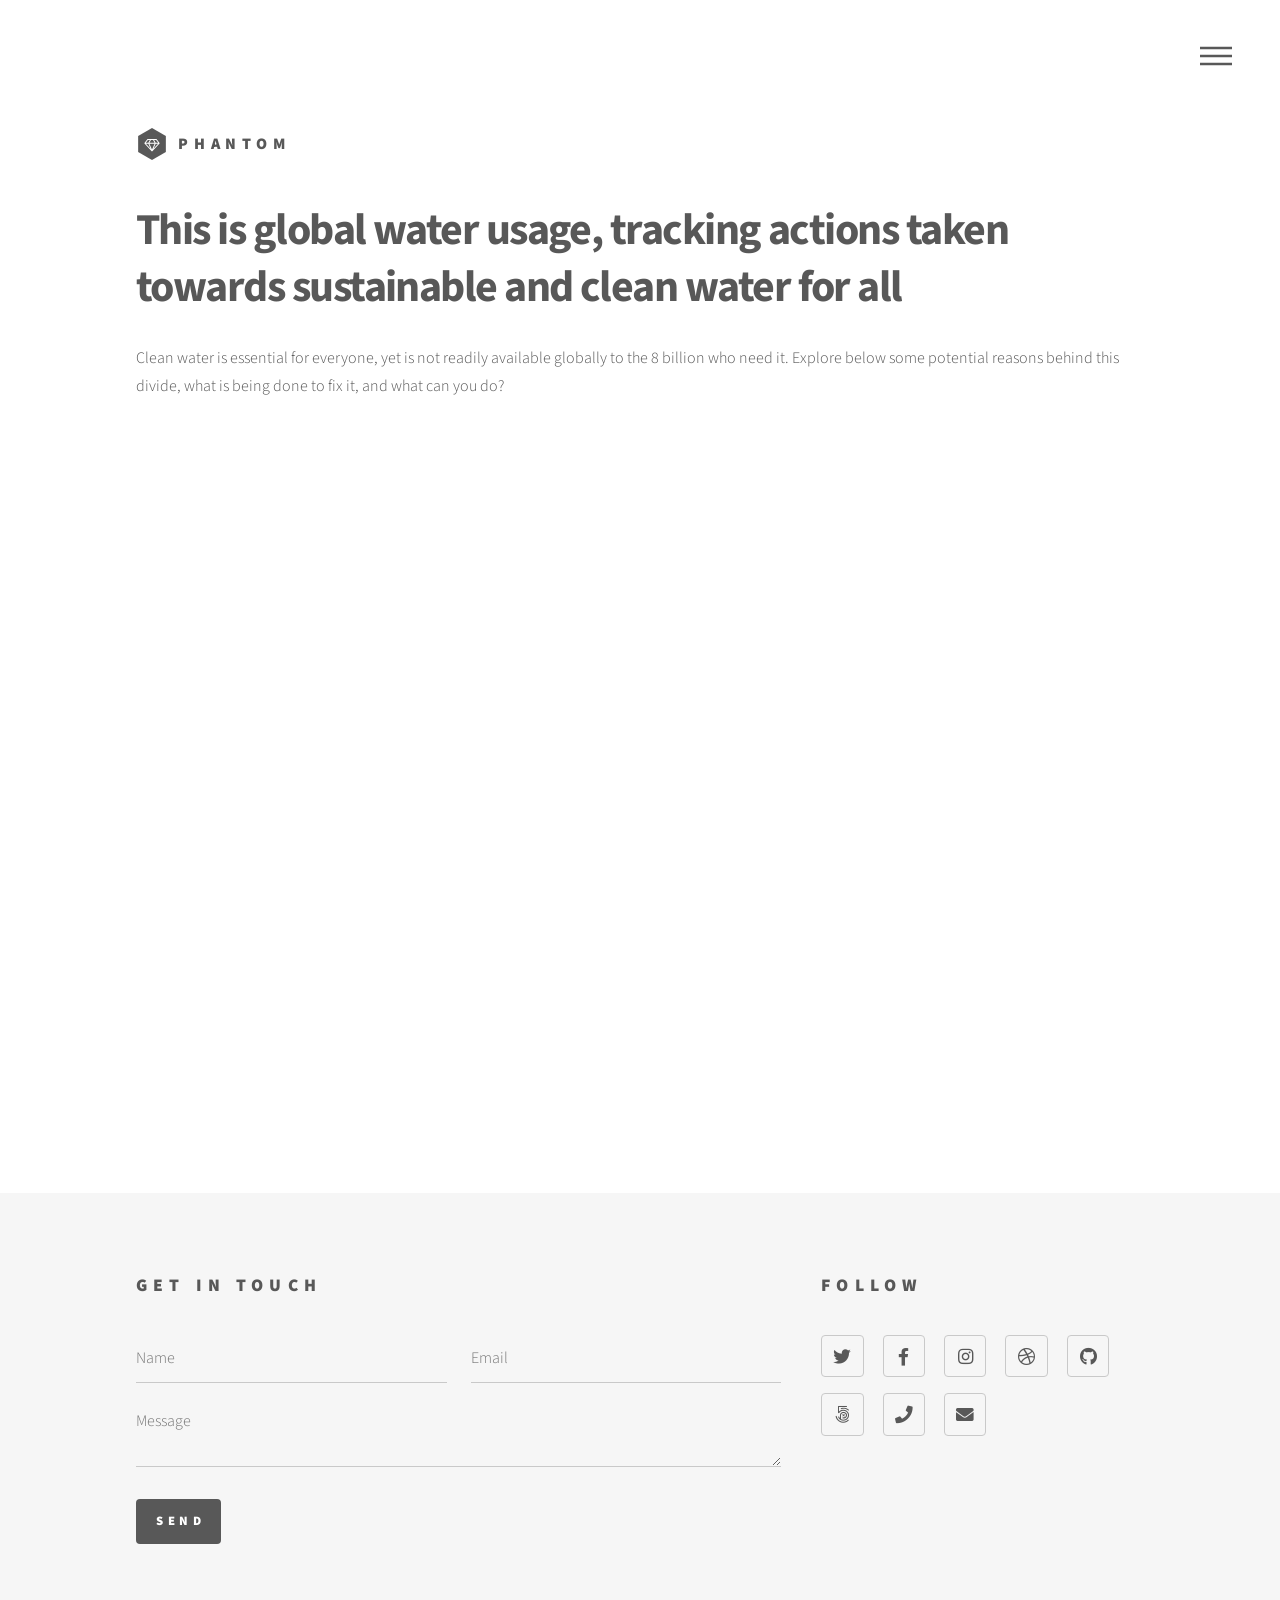
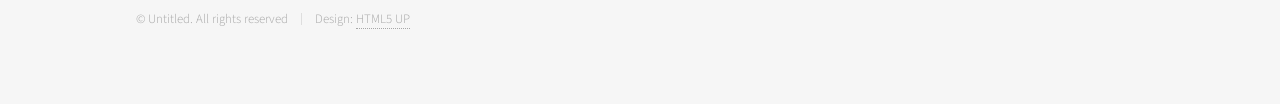
==== index.html @ 19d79da4 "Add files via upload" ====
<!DOCTYPE HTML>
<!--
	Phantom by HTML5 UP
	html5up.net | @ajlkn
	Free for personal and commercial use under the CCA 3.0 license (html5up.net/license)
-->
<html>
	<head>
		<title>Global water usage</title>
		<meta charset="utf-8" />
		<meta name="viewport" content="width=device-width, initial-scale=1, user-scalable=no" />
		<link rel="stylesheet" href="assets/css/main.css" />
		<noscript><link rel="stylesheet" href="assets/css/noscript.css" /></noscript>
	</head>
	<body class="is-preload">
		<!-- Wrapper -->
			<div id="wrapper">

				<!-- Header -->
					<header id="header">
						<div class="inner">

							<!-- Logo -->
								<a href="index.html" class="logo">
									<span class="symbol"><img src="images/logo.svg" alt="" /></span><span class="title">Phantom</span>
								</a>

							<!-- Nav -->
								<nav>
									<ul>
										<li><a href="#menu">Menu</a></li>
									</ul>
								</nav>

						</div>
					</header>

				<!-- Menu -->
					<nav id="menu">
						<h2>Menu</h2>
						<ul>
							<li><a href="index.html">Home</a></li>
							<li><a href="Corporations.html">Corporate actions</a></li>
							<li><a href="Governments.html">Governmental actions</a></li>
							<li><a href="Individuals.html">What can you do?</a></li>
							<li><a href="Sources.html">hakuna matata</a></li>
						</ul>
					</nav>

				<!-- Main -->
					<div id="main">
						<div class="inner">
							<header>
								<h1>This is global water usage, tracking actions taken towards sustainable and clean water for all<br /> </h1>
								
								<p>Clean water is essential for everyone, yet is not readily available globally to the 8 billion who need it. Explore below some potential reasons behind this divide, what is being done to fix it, and what can you do?</p>
							</header>
							<section class="tiles">
								<article class="style1">
									<span class="image">
										<img src="images/pexels-sevenstormphotography-443383.jpg" alt="" />
									</span>
									<a href="Corporations.html">
										<h2>Corporations</h2>
										<div class="content">
											<p>What are some of the largest corporate entities doing about this?</p>
										</div>
									</a>
								</article>
								<article class="style2">
									<span class="image">
										<img src="images/pexels-priya-karkare-1998390-3643592.jpg" alt="" />
									</span>
									<a href="Governments.html">
										<h2>Governments</h2>
										<div class="content">
											<p>What actions are governments undertaking to correct this?.</p>
										</div>
									</a>
								</article>
								<article class="style3">
									<span class="image">
										<img src="images/pexels-pixabay-461049.jpg" alt="" />
									</span>
									<a href="Individuals.html">
										<h2>What can you do?</h2>
										<div class="content">
											<p>In the face of a global water crisis, what can you do to help?</p>
										</div>
									</a>
								</article>
								<article class="style4">
									<span class="image">
										<img src="images/pexels-rdne-6646967.jpg" alt="" />
									</span>
									<a href="Ngos.html">
										<h2>NGOs</h2>
										<div class="content">
											<p>What are NGOs such as charities and non-profits doing to help?</p>
										</div>
									</a>
								</article>
								<article class="style5">
									<span class="image">
										<img src="images/pic05.jpg" alt="" />
									</span>
									<a href="Sources.html">
										<h2>Sources</h2>
										<div class="content">
											<p>Where did the data for this website come from?</p>
										</div>
									
									
									</a>
								</article>
							</section>
						</div>
					</div>

				<!-- Footer -->
					<footer id="footer">
						<div class="inner">
							<section>
								<h2>Get in touch</h2>
								<form method="post" action="#">
									<div class="fields">
										<div class="field half">
											<input type="text" name="name" id="name" placeholder="Name" />
										</div>
										<div class="field half">
											<input type="email" name="email" id="email" placeholder="Email" />
										</div>
										<div class="field">
											<textarea name="message" id="message" placeholder="Message"></textarea>
										</div>
									</div>
									<ul class="actions">
										<li><input type="submit" value="Send" class="primary" /></li>
									</ul>
								</form>
							</section>
							<section>
								<h2>Follow</h2>
								<ul class="icons">
									<li><a href="#" class="icon brands style2 fa-twitter"><span class="label">Twitter</span></a></li>
									<li><a href="#" class="icon brands style2 fa-facebook-f"><span class="label">Facebook</span></a></li>
									<li><a href="#" class="icon brands style2 fa-instagram"><span class="label">Instagram</span></a></li>
									<li><a href="#" class="icon brands style2 fa-dribbble"><span class="label">Dribbble</span></a></li>
									<li><a href="#" class="icon brands style2 fa-github"><span class="label">GitHub</span></a></li>
									<li><a href="#" class="icon brands style2 fa-500px"><span class="label">500px</span></a></li>
									<li><a href="#" class="icon solid style2 fa-phone"><span class="label">Phone</span></a></li>
									<li><a href="#" class="icon solid style2 fa-envelope"><span class="label">Email</span></a></li>
								</ul>
							</section>
							<ul class="copyright">
								<li>&copy; Untitled. All rights reserved</li><li>Design: <a href="http://html5up.net">HTML5 UP</a></li>
							</ul>
						</div>
					</footer>

			</div>

		<!-- Scripts -->
			<script src="assets/js/jquery.min.js"></script>
			<script src="assets/js/browser.min.js"></script>
			<script src="assets/js/breakpoints.min.js"></script>
			<script src="assets/js/util.js"></script>
			<script src="assets/js/main.js"></script>

	</body>

</html>
---- assets/css/main.css ----
@import url(fontawesome-all.min.css);
@import url("https://fonts.googleapis.com/css?family=Source+Sans+Pro:300,700,900");

/*
	Phantom by HTML5 UP
	html5up.net | @ajlkn
	Free for personal and commercial use under the CCA 3.0 license (html5up.net/license)
*/

html, body, div, span, applet, object,
iframe, h1, h2, h3, h4, h5, h6, p, blockquote,
pre, a, abbr, acronym, address, big, cite,
code, del, dfn, em, img, ins, kbd, q, s, samp,
small, strike, strong, sub, sup, tt, var, b,
u, i, center, dl, dt, dd, ol, ul, li, fieldset,
form, label, legend, table, caption, tbody,
tfoot, thead, tr, th, td, article, aside,
canvas, details, embed, figure, figcaption,
footer, header, hgroup, menu, nav, output, ruby,
section, summary, time, mark, audio, video {
	margin: 0;
	padding: 0;
	border: 0;
	font-size: 100%;
	font: inherit;
	vertical-align: baseline;}

article, aside, details, figcaption, figure,
footer, header, hgroup, menu, nav, section {
	display: block;}

body {
	line-height: 1;
}

ol, ul {
	list-style: none;
}

blockquote, q {
	quotes: none;
}

	blockquote:before, blockquote:after, q:before, q:after {
		content: '';
		content: none;
	}

table {
	border-collapse: collapse;
	border-spacing: 0;
}

body {
	-webkit-text-size-adjust: none;
}

mark {
	background-color: transparent;
	color: inherit;
}

input::-moz-focus-inner {
	border: 0;
	padding: 0;
}

input, select, textarea {
	-moz-appearance: none;
	-webkit-appearance: none;
	-ms-appearance: none;
	appearance: none;
}

/* Basic */

	@-ms-viewport {
		width: device-width;
	}

	body {
		-ms-overflow-style: scrollbar;
	}

	@media screen and (max-width: 480px) {

		html, body {
			min-width: 320px;
		}

	}

	html {
		box-sizing: border-box;
	}

	*, *:before, *:after {
		box-sizing: inherit;
	}

	body {
		background: #ffffff;
	}

		body.is-preload *, body.is-preload *:before, body.is-preload *:after {
			-moz-animation: none !important;
			-webkit-animation: none !important;
			-ms-animation: none !important;
			animation: none !important;
			-moz-transition: none !important;
			-webkit-transition: none !important;
			-ms-transition: none !important;
			transition: none !important;
		}

/* Type */

	body, input, select, textarea {
		color: #585858;
		font-family: "Source Sans Pro", Helvetica, sans-serif;
		font-size: 16pt;
		font-weight: 300;
		line-height: 1.75;
	}

		@media screen and (max-width: 1680px) {

			body, input, select, textarea {
				font-size: 14pt;
			}

		}

		@media screen and (max-width: 1280px) {

			body, input, select, textarea {
				font-size: 12pt;
			}

		}

	a {
		-moz-transition: border-bottom-color 0.2s ease, color 0.2s ease;
		-webkit-transition: border-bottom-color 0.2s ease, color 0.2s ease;
		-ms-transition: border-bottom-color 0.2s ease, color 0.2s ease;
		transition: border-bottom-color 0.2s ease, color 0.2s ease;
		text-decoration: none;
		color: #585858;
		border-bottom: dotted 1px rgba(88, 88, 88, 0.5);
	}

		a:hover {
			border-bottom-color: transparent;
			color: #f2849e !important;
		}

	strong, b {
		font-weight: 900;
	}

	em, i {
		font-style: italic;
	}

	p {
		margin: 0 0 2em 0;
	}

	h1 {
		font-size: 2.75em;
		font-weight: 700;
		line-height: 1.3;
		margin: 0 0 1em 0;
		letter-spacing: -0.035em;
	}

		h1 a {
			color: inherit;
		}

		@media screen and (max-width: 736px) {

			h1 {
				font-size: 2em;
				margin: 0 0 1em 0;
			}

		}

		@media screen and (max-width: 360px) {

			h1 {
				font-size: 1.75em;
			}

		}

	h2, h3, h4, h5, h6 {
		font-weight: 900;
		line-height: 1.5;
		margin: 0 0 2em 0;
		text-transform: uppercase;
		letter-spacing: 0.35em;
	}

		h2 a, h3 a, h4 a, h5 a, h6 a {
			color: inherit;
		}

	h2 {
		font-size: 1.1em;
	}

	h3 {
		font-size: 1em;
	}

	h4 {
		font-size: 0.8em;
	}

	h5 {
		font-size: 0.8em;
	}

	h6 {
		font-size: 0.8em;
	}

	@media screen and (max-width: 980px) {

		h1 br, h2 br, h3 br, h4 br, h5 br, h6 br {
			display: none;
		}

	}

	@media screen and (max-width: 736px) {

		h2 {
			font-size: 1em;
		}

		h3 {
			font-size: 0.8em;
		}

	}

	sub {
		font-size: 0.8em;
		position: relative;
		top: 0.5em;
	}

	sup {
		font-size: 0.8em;
		position: relative;
		top: -0.5em;
	}

	blockquote {
		border-left: solid 4px #c9c9c9;
		font-style: italic;
		margin: 0 0 2em 0;
		padding: 0.5em 0 0.5em 2em;
	}

	code {
		background: rgba(144, 144, 144, 0.075);
		border-radius: 4px;
		border: solid 1px #c9c9c9;
		font-family: "Courier New", monospace;
		font-size: 0.9em;
		margin: 0 0.25em;
		padding: 0.25em 0.65em;
	}

	pre {
		-webkit-overflow-scrolling: touch;
		font-family: "Courier New", monospace;
		font-size: 0.9em;
		margin: 0 0 2em 0;
	}

		pre code {
			display: block;
			line-height: 1.75;
			padding: 1em 1.5em;
			overflow-x: auto;
		}

	hr {
		border: 0;
		border-bottom: solid 1px #c9c9c9;
		margin: 2em 0;
	}

		hr.major {
			margin: 3em 0;
		}

	.align-left {
		text-align: left;
	}

	.align-center {
		text-align: center;
	}

	.align-right {
		text-align: right;
	}

/* Row */

	.row {
		display: flex;
		flex-wrap: wrap;
		box-sizing: border-box;
		align-items: stretch;
	}

		.row > * {
			box-sizing: border-box;
		}

		.row.gtr-uniform > * > :last-child {
			margin-bottom: 0;
		}

		.row.aln-left {
			justify-content: flex-start;
		}

		.row.aln-center {
			justify-content: center;
		}

		.row.aln-right {
			justify-content: flex-end;
		}

		.row.aln-top {
			align-items: flex-start;
		}

		.row.aln-middle {
			align-items: center;
		}

		.row.aln-bottom {
			align-items: flex-end;
		}

		.row > .imp {
			order: -1;
		}

		.row > .col-1 {
			width: 8.33333%;
		}

		.row > .off-1 {
			margin-left: 8.33333%;
		}

		.row > .col-2 {
			width: 16.66667%;
		}

		.row > .off-2 {
			margin-left: 16.66667%;
		}

		.row > .col-3 {
			width: 25%;
		}

		.row > .off-3 {
			margin-left: 25%;
		}

		.row > .col-4 {
			width: 33.33333%;
		}

		.row > .off-4 {
			margin-left: 33.33333%;
		}

		.row > .col-5 {
			width: 41.66667%;
		}

		.row > .off-5 {
			margin-left: 41.66667%;
		}

		.row > .col-6 {
			width: 50%;
		}

		.row > .off-6 {
			margin-left: 50%;
		}

		.row > .col-7 {
			width: 58.33333%;
		}

		.row > .off-7 {
			margin-left: 58.33333%;
		}

		.row > .col-8 {
			width: 66.66667%;
		}

		.row > .off-8 {
			margin-left: 66.66667%;
		}

		.row > .col-9 {
			width: 75%;
		}

		.row > .off-9 {
			margin-left: 75%;
		}

		.row > .col-10 {
			width: 83.33333%;
		}

		.row > .off-10 {
			margin-left: 83.33333%;
		}

		.row > .col-11 {
			width: 91.66667%;
		}

		.row > .off-11 {
			margin-left: 91.66667%;
		}

		.row > .col-12 {
			width: 100%;
		}

		.row > .off-12 {
			margin-left: 100%;
		}

		.row.gtr-0 {
			margin-top: 0;
			margin-left: 0em;
		}

			.row.gtr-0 > * {
				padding: 0 0 0 0em;
			}

			.row.gtr-0.gtr-uniform {
				margin-top: 0em;
			}

				.row.gtr-0.gtr-uniform > * {
					padding-top: 0em;
				}

		.row.gtr-25 {
			margin-top: 0;
			margin-left: -0.5em;
		}

			.row.gtr-25 > * {
				padding: 0 0 0 0.5em;
			}

			.row.gtr-25.gtr-uniform {
				margin-top: -0.5em;
			}

				.row.gtr-25.gtr-uniform > * {
					padding-top: 0.5em;
				}

		.row.gtr-50 {
			margin-top: 0;
			margin-left: -1em;
		}

			.row.gtr-50 > * {
				padding: 0 0 0 1em;
			}

			.row.gtr-50.gtr-uniform {
				margin-top: -1em;
			}

				.row.gtr-50.gtr-uniform > * {
					padding-top: 1em;
				}

		.row {
			margin-top: 0;
			margin-left: -2em;
		}

			.row > * {
				padding: 0 0 0 2em;
			}

			.row.gtr-uniform {
				margin-top: -2em;
			}

				.row.gtr-uniform > * {
					padding-top: 2em;
				}

		.row.gtr-150 {
			margin-top: 0;
			margin-left: -3em;
		}

			.row.gtr-150 > * {
				padding: 0 0 0 3em;
			}

			.row.gtr-150.gtr-uniform {
				margin-top: -3em;
			}

				.row.gtr-150.gtr-uniform > * {
					padding-top: 3em;
				}

		.row.gtr-200 {
			margin-top: 0;
			margin-left: -4em;
		}

			.row.gtr-200 > * {
				padding: 0 0 0 4em;
			}

			.row.gtr-200.gtr-uniform {
				margin-top: -4em;
			}

				.row.gtr-200.gtr-uniform > * {
					padding-top: 4em;
				}

		@media screen and (max-width: 1680px) {

			.row {
				display: flex;
				flex-wrap: wrap;
				box-sizing: border-box;
				align-items: stretch;
			}

				.row > * {
					box-sizing: border-box;
				}

				.row.gtr-uniform > * > :last-child {
					margin-bottom: 0;
				}

				.row.aln-left {
					justify-content: flex-start;
				}

				.row.aln-center {
					justify-content: center;
				}

				.row.aln-right {
					justify-content: flex-end;
				}

				.row.aln-top {
					align-items: flex-start;
				}

				.row.aln-middle {
					align-items: center;
				}

				.row.aln-bottom {
					align-items: flex-end;
				}

				.row > .imp-xlarge {
					order: -1;
				}

				.row > .col-1-xlarge {
					width: 8.33333%;
				}

				.row > .off-1-xlarge {
					margin-left: 8.33333%;
				}

				.row > .col-2-xlarge {
					width: 16.66667%;
				}

				.row > .off-2-xlarge {
					margin-left: 16.66667%;
				}

				.row > .col-3-xlarge {
					width: 25%;
				}

				.row > .off-3-xlarge {
					margin-left: 25%;
				}

				.row > .col-4-xlarge {
					width: 33.33333%;
				}

				.row > .off-4-xlarge {
					margin-left: 33.33333%;
				}

				.row > .col-5-xlarge {
					width: 41.66667%;
				}

				.row > .off-5-xlarge {
					margin-left: 41.66667%;
				}

				.row > .col-6-xlarge {
					width: 50%;
				}

				.row > .off-6-xlarge {
					margin-left: 50%;
				}

				.row > .col-7-xlarge {
					width: 58.33333%;
				}

				.row > .off-7-xlarge {
					margin-left: 58.33333%;
				}

				.row > .col-8-xlarge {
					width: 66.66667%;
				}

				.row > .off-8-xlarge {
					margin-left: 66.66667%;
				}

				.row > .col-9-xlarge {
					width: 75%;
				}

				.row > .off-9-xlarge {
					margin-left: 75%;
				}

				.row > .col-10-xlarge {
					width: 83.33333%;
				}

				.row > .off-10-xlarge {
					margin-left: 83.33333%;
				}

				.row > .col-11-xlarge {
					width: 91.66667%;
				}

				.row > .off-11-xlarge {
					margin-left: 91.66667%;
				}

				.row > .col-12-xlarge {
					width: 100%;
				}

				.row > .off-12-xlarge {
					margin-left: 100%;
				}

				.row.gtr-0 {
					margin-top: 0;
					margin-left: 0em;
				}

					.row.gtr-0 > * {
						padding: 0 0 0 0em;
					}

					.row.gtr-0.gtr-uniform {
						margin-top: 0em;
					}

						.row.gtr-0.gtr-uniform > * {
							padding-top: 0em;
						}

				.row.gtr-25 {
					margin-top: 0;
					margin-left: -0.5em;
				}

					.row.gtr-25 > * {
						padding: 0 0 0 0.5em;
					}

					.row.gtr-25.gtr-uniform {
						margin-top: -0.5em;
					}

						.row.gtr-25.gtr-uniform > * {
							padding-top: 0.5em;
						}

				.row.gtr-50 {
					margin-top: 0;
					margin-left: -1em;
				}

					.row.gtr-50 > * {
						padding: 0 0 0 1em;
					}

					.row.gtr-50.gtr-uniform {
						margin-top: -1em;
					}

						.row.gtr-50.gtr-uniform > * {
							padding-top: 1em;
						}

				.row {
					margin-top: 0;
					margin-left: -2em;
				}

					.row > * {
						padding: 0 0 0 2em;
					}

					.row.gtr-uniform {
						margin-top: -2em;
					}

						.row.gtr-uniform > * {
							padding-top: 2em;
						}

				.row.gtr-150 {
					margin-top: 0;
					margin-left: -3em;
				}

					.row.gtr-150 > * {
						padding: 0 0 0 3em;
					}

					.row.gtr-150.gtr-uniform {
						margin-top: -3em;
					}

						.row.gtr-150.gtr-uniform > * {
							padding-top: 3em;
						}

				.row.gtr-200 {
					margin-top: 0;
					margin-left: -4em;
				}

					.row.gtr-200 > * {
						padding: 0 0 0 4em;
					}

					.row.gtr-200.gtr-uniform {
						margin-top: -4em;
					}

						.row.gtr-200.gtr-uniform > * {
							padding-top: 4em;
						}

		}

		@media screen and (max-width: 1280px) {

			.row {
				display: flex;
				flex-wrap: wrap;
				box-sizing: border-box;
				align-items: stretch;
			}

				.row > * {
					box-sizing: border-box;
				}

				.row.gtr-uniform > * > :last-child {
					margin-bottom: 0;
				}

				.row.aln-left {
					justify-content: flex-start;
				}

				.row.aln-center {
					justify-content: center;
				}

				.row.aln-right {
					justify-content: flex-end;
				}

				.row.aln-top {
					align-items: flex-start;
				}

				.row.aln-middle {
					align-items: center;
				}

				.row.aln-bottom {
					align-items: flex-end;
				}

				.row > .imp-large {
					order: -1;
				}

				.row > .col-1-large {
					width: 8.33333%;
				}

				.row > .off-1-large {
					margin-left: 8.33333%;
				}

				.row > .col-2-large {
					width: 16.66667%;
				}

				.row > .off-2-large {
					margin-left: 16.66667%;
				}

				.row > .col-3-large {
					width: 25%;
				}

				.row > .off-3-large {
					margin-left: 25%;
				}

				.row > .col-4-large {
					width: 33.33333%;
				}

				.row > .off-4-large {
					margin-left: 33.33333%;
				}

				.row > .col-5-large {
					width: 41.66667%;
				}

				.row > .off-5-large {
					margin-left: 41.66667%;
				}

				.row > .col-6-large {
					width: 50%;
				}

				.row > .off-6-large {
					margin-left: 50%;
				}

				.row > .col-7-large {
					width: 58.33333%;
				}

				.row > .off-7-large {
					margin-left: 58.33333%;
				}

				.row > .col-8-large {
					width: 66.66667%;
				}

				.row > .off-8-large {
					margin-left: 66.66667%;
				}

				.row > .col-9-large {
					width: 75%;
				}

				.row > .off-9-large {
					margin-left: 75%;
				}

				.row > .col-10-large {
					width: 83.33333%;
				}

				.row > .off-10-large {
					margin-left: 83.33333%;
				}

				.row > .col-11-large {
					width: 91.66667%;
				}

				.row > .off-11-large {
					margin-left: 91.66667%;
				}

				.row > .col-12-large {
					width: 100%;
				}

				.row > .off-12-large {
					margin-left: 100%;
				}

				.row.gtr-0 {
					margin-top: 0;
					margin-left: 0em;
				}

					.row.gtr-0 > * {
						padding: 0 0 0 0em;
					}

					.row.gtr-0.gtr-uniform {
						margin-top: 0em;
					}

						.row.gtr-0.gtr-uniform > * {
							padding-top: 0em;
						}

				.row.gtr-25 {
					margin-top: 0;
					margin-left: -0.5em;
				}

					.row.gtr-25 > * {
						padding: 0 0 0 0.5em;
					}

					.row.gtr-25.gtr-uniform {
						margin-top: -0.5em;
					}

						.row.gtr-25.gtr-uniform > * {
							padding-top: 0.5em;
						}

				.row.gtr-50 {
					margin-top: 0;
					margin-left: -1em;
				}

					.row.gtr-50 > * {
						padding: 0 0 0 1em;
					}

					.row.gtr-50.gtr-uniform {
						margin-top: -1em;
					}

						.row.gtr-50.gtr-uniform > * {
							padding-top: 1em;
						}

				.row {
					margin-top: 0;
					margin-left: -2em;
				}

					.row > * {
						padding: 0 0 0 2em;
					}

					.row.gtr-uniform {
						margin-top: -2em;
					}

						.row.gtr-uniform > * {
							padding-top: 2em;
						}

				.row.gtr-150 {
					margin-top: 0;
					margin-left: -3em;
				}

					.row.gtr-150 > * {
						padding: 0 0 0 3em;
					}

					.row.gtr-150.gtr-uniform {
						margin-top: -3em;
					}

						.row.gtr-150.gtr-uniform > * {
							padding-top: 3em;
						}

				.row.gtr-200 {
					margin-top: 0;
					margin-left: -4em;
				}

					.row.gtr-200 > * {
						padding: 0 0 0 4em;
					}

					.row.gtr-200.gtr-uniform {
						margin-top: -4em;
					}

						.row.gtr-200.gtr-uniform > * {
							padding-top: 4em;
						}

		}

		@media screen and (max-width: 980px) {

			.row {
				display: flex;
				flex-wrap: wrap;
				box-sizing: border-box;
				align-items: stretch;
			}

				.row > * {
					box-sizing: border-box;
				}

				.row.gtr-uniform > * > :last-child {
					margin-bottom: 0;
				}

				.row.aln-left {
					justify-content: flex-start;
				}

				.row.aln-center {
					justify-content: center;
				}

				.row.aln-right {
					justify-content: flex-end;
				}

				.row.aln-top {
					align-items: flex-start;
				}

				.row.aln-middle {
					align-items: center;
				}

				.row.aln-bottom {
					align-items: flex-end;
				}

				.row > .imp-medium {
					order: -1;
				}

				.row > .col-1-medium {
					width: 8.33333%;
				}

				.row > .off-1-medium {
					margin-left: 8.33333%;
				}

				.row > .col-2-medium {
					width: 16.66667%;
				}

				.row > .off-2-medium {
					margin-left: 16.66667%;
				}

				.row > .col-3-medium {
					width: 25%;
				}

				.row > .off-3-medium {
					margin-left: 25%;
				}

				.row > .col-4-medium {
					width: 33.33333%;
				}

				.row > .off-4-medium {
					margin-left: 33.33333%;
				}

				.row > .col-5-medium {
					width: 41.66667%;
				}

				.row > .off-5-medium {
					margin-left: 41.66667%;
				}

				.row > .col-6-medium {
					width: 50%;
				}

				.row > .off-6-medium {
					margin-left: 50%;
				}

				.row > .col-7-medium {
					width: 58.33333%;
				}

				.row > .off-7-medium {
					margin-left: 58.33333%;
				}

				.row > .col-8-medium {
					width: 66.66667%;
				}

				.row > .off-8-medium {
					margin-left: 66.66667%;
				}

				.row > .col-9-medium {
					width: 75%;
				}

				.row > .off-9-medium {
					margin-left: 75%;
				}

				.row > .col-10-medium {
					width: 83.33333%;
				}

				.row > .off-10-medium {
					margin-left: 83.33333%;
				}

				.row > .col-11-medium {
					width: 91.66667%;
				}

				.row > .off-11-medium {
					margin-left: 91.66667%;
				}

				.row > .col-12-medium {
					width: 100%;
				}

				.row > .off-12-medium {
					margin-left: 100%;
				}

				.row.gtr-0 {
					margin-top: 0;
					margin-left: 0em;
				}

					.row.gtr-0 > * {
						padding: 0 0 0 0em;
					}

					.row.gtr-0.gtr-uniform {
						margin-top: 0em;
					}

						.row.gtr-0.gtr-uniform > * {
							padding-top: 0em;
						}

				.row.gtr-25 {
					margin-top: 0;
					margin-left: -0.375em;
				}

					.row.gtr-25 > * {
						padding: 0 0 0 0.375em;
					}

					.row.gtr-25.gtr-uniform {
						margin-top: -0.375em;
					}

						.row.gtr-25.gtr-uniform > * {
							padding-top: 0.375em;
						}

				.row.gtr-50 {
					margin-top: 0;
					margin-left: -0.75em;
				}

					.row.gtr-50 > * {
						padding: 0 0 0 0.75em;
					}

					.row.gtr-50.gtr-uniform {
						margin-top: -0.75em;
					}

						.row.gtr-50.gtr-uniform > * {
							padding-top: 0.75em;
						}

				.row {
					margin-top: 0;
					margin-left: -1.5em;
				}

					.row > * {
						padding: 0 0 0 1.5em;
					}

					.row.gtr-uniform {
						margin-top: -1.5em;
					}

						.row.gtr-uniform > * {
							padding-top: 1.5em;
						}

				.row.gtr-150 {
					margin-top: 0;
					margin-left: -2.25em;
				}

					.row.gtr-150 > * {
						padding: 0 0 0 2.25em;
					}

					.row.gtr-150.gtr-uniform {
						margin-top: -2.25em;
					}

						.row.gtr-150.gtr-uniform > * {
							padding-top: 2.25em;
						}

				.row.gtr-200 {
					margin-top: 0;
					margin-left: -3em;
				}

					.row.gtr-200 > * {
						padding: 0 0 0 3em;
					}

					.row.gtr-200.gtr-uniform {
						margin-top: -3em;
					}

						.row.gtr-200.gtr-uniform > * {
							padding-top: 3em;
						}

		}

		@media screen and (max-width: 736px) {

			.row {
				display: flex;
				flex-wrap: wrap;
				box-sizing: border-box;
				align-items: stretch;
			}

				.row > * {
					box-sizing: border-box;
				}

				.row.gtr-uniform > * > :last-child {
					margin-bottom: 0;
				}

				.row.aln-left {
					justify-content: flex-start;
				}

				.row.aln-center {
					justify-content: center;
				}

				.row.aln-right {
					justify-content: flex-end;
				}

				.row.aln-top {
					align-items: flex-start;
				}

				.row.aln-middle {
					align-items: center;
				}

				.row.aln-bottom {
					align-items: flex-end;
				}

				.row > .imp-small {
					order: -1;
				}

				.row > .col-1-small {
					width: 8.33333%;
				}

				.row > .off-1-small {
					margin-left: 8.33333%;
				}

				.row > .col-2-small {
					width: 16.66667%;
				}

				.row > .off-2-small {
					margin-left: 16.66667%;
				}

				.row > .col-3-small {
					width: 25%;
				}

				.row > .off-3-small {
					margin-left: 25%;
				}

				.row > .col-4-small {
					width: 33.33333%;
				}

				.row > .off-4-small {
					margin-left: 33.33333%;
				}

				.row > .col-5-small {
					width: 41.66667%;
				}

				.row > .off-5-small {
					margin-left: 41.66667%;
				}

				.row > .col-6-small {
					width: 50%;
				}

				.row > .off-6-small {
					margin-left: 50%;
				}

				.row > .col-7-small {
					width: 58.33333%;
				}

				.row > .off-7-small {
					margin-left: 58.33333%;
				}

				.row > .col-8-small {
					width: 66.66667%;
				}

				.row > .off-8-small {
					margin-left: 66.66667%;
				}

				.row > .col-9-small {
					width: 75%;
				}

				.row > .off-9-small {
					margin-left: 75%;
				}

				.row > .col-10-small {
					width: 83.33333%;
				}

				.row > .off-10-small {
					margin-left: 83.33333%;
				}

				.row > .col-11-small {
					width: 91.66667%;
				}

				.row > .off-11-small {
					margin-left: 91.66667%;
				}

				.row > .col-12-small {
					width: 100%;
				}

				.row > .off-12-small {
					margin-left: 100%;
				}

				.row.gtr-0 {
					margin-top: 0;
					margin-left: 0em;
				}

					.row.gtr-0 > * {
						padding: 0 0 0 0em;
					}

					.row.gtr-0.gtr-uniform {
						margin-top: 0em;
					}

						.row.gtr-0.gtr-uniform > * {
							padding-top: 0em;
						}

				.row.gtr-25 {
					margin-top: 0;
					margin-left: -0.25em;
				}

					.row.gtr-25 > * {
						padding: 0 0 0 0.25em;
					}

					.row.gtr-25.gtr-uniform {
						margin-top: -0.25em;
					}

						.row.gtr-25.gtr-uniform > * {
							padding-top: 0.25em;
						}

				.row.gtr-50 {
					margin-top: 0;
					margin-left: -0.5em;
				}

					.row.gtr-50 > * {
						padding: 0 0 0 0.5em;
					}

					.row.gtr-50.gtr-uniform {
						margin-top: -0.5em;
					}

						.row.gtr-50.gtr-uniform > * {
							padding-top: 0.5em;
						}

				.row {
					margin-top: 0;
					margin-left: -1em;
				}

					.row > * {
						padding: 0 0 0 1em;
					}

					.row.gtr-uniform {
						margin-top: -1em;
					}

						.row.gtr-uniform > * {
							padding-top: 1em;
						}

				.row.gtr-150 {
					margin-top: 0;
					margin-left: -1.5em;
				}

					.row.gtr-150 > * {
						padding: 0 0 0 1.5em;
					}

					.row.gtr-150.gtr-uniform {
						margin-top: -1.5em;
					}

						.row.gtr-150.gtr-uniform > * {
							padding-top: 1.5em;
						}

				.row.gtr-200 {
					margin-top: 0;
					margin-left: -2em;
				}

					.row.gtr-200 > * {
						padding: 0 0 0 2em;
					}

					.row.gtr-200.gtr-uniform {
						margin-top: -2em;
					}

						.row.gtr-200.gtr-uniform > * {
							padding-top: 2em;
						}

		}

		@media screen and (max-width: 480px) {

			.row {
				display: flex;
				flex-wrap: wrap;
				box-sizing: border-box;
				align-items: stretch;
			}

				.row > * {
					box-sizing: border-box;
				}

				.row.gtr-uniform > * > :last-child {
					margin-bottom: 0;
				}

				.row.aln-left {
					justify-content: flex-start;
				}

				.row.aln-center {
					justify-content: center;
				}

				.row.aln-right {
					justify-content: flex-end;
				}

				.row.aln-top {
					align-items: flex-start;
				}

				.row.aln-middle {
					align-items: center;
				}

				.row.aln-bottom {
					align-items: flex-end;
				}

				.row > .imp-xsmall {
					order: -1;
				}

				.row > .col-1-xsmall {
					width: 8.33333%;
				}

				.row > .off-1-xsmall {
					margin-left: 8.33333%;
				}

				.row > .col-2-xsmall {
					width: 16.66667%;
				}

				.row > .off-2-xsmall {
					margin-left: 16.66667%;
				}

				.row > .col-3-xsmall {
					width: 25%;
				}

				.row > .off-3-xsmall {
					margin-left: 25%;
				}

				.row > .col-4-xsmall {
					width: 33.33333%;
				}

				.row > .off-4-xsmall {
					margin-left: 33.33333%;
				}

				.row > .col-5-xsmall {
					width: 41.66667%;
				}

				.row > .off-5-xsmall {
					margin-left: 41.66667%;
				}

				.row > .col-6-xsmall {
					width: 50%;
				}

				.row > .off-6-xsmall {
					margin-left: 50%;
				}

				.row > .col-7-xsmall {
					width: 58.33333%;
				}

				.row > .off-7-xsmall {
					margin-left: 58.33333%;
				}

				.row > .col-8-xsmall {
					width: 66.66667%;
				}

				.row > .off-8-xsmall {
					margin-left: 66.66667%;
				}

				.row > .col-9-xsmall {
					width: 75%;
				}

				.row > .off-9-xsmall {
					margin-left: 75%;
				}

				.row > .col-10-xsmall {
					width: 83.33333%;
				}

				.row > .off-10-xsmall {
					margin-left: 83.33333%;
				}

				.row > .col-11-xsmall {
					width: 91.66667%;
				}

				.row > .off-11-xsmall {
					margin-left: 91.66667%;
				}

				.row > .col-12-xsmall {
					width: 100%;
				}

				.row > .off-12-xsmall {
					margin-left: 100%;
				}

				.row.gtr-0 {
					margin-top: 0;
					margin-left: 0em;
				}

					.row.gtr-0 > * {
						padding: 0 0 0 0em;
					}

					.row.gtr-0.gtr-uniform {
						margin-top: 0em;
					}

						.row.gtr-0.gtr-uniform > * {
							padding-top: 0em;
						}

				.row.gtr-25 {
					margin-top: 0;
					margin-left: -0.25em;
				}

					.row.gtr-25 > * {
						padding: 0 0 0 0.25em;
					}

					.row.gtr-25.gtr-uniform {
						margin-top: -0.25em;
					}

						.row.gtr-25.gtr-uniform > * {
							padding-top: 0.25em;
						}

				.row.gtr-50 {
					margin-top: 0;
					margin-left: -0.5em;
				}

					.row.gtr-50 > * {
						padding: 0 0 0 0.5em;
					}

					.row.gtr-50.gtr-uniform {
						margin-top: -0.5em;
					}

						.row.gtr-50.gtr-uniform > * {
							padding-top: 0.5em;
						}

				.row {
					margin-top: 0;
					margin-left: -1em;
				}

					.row > * {
						padding: 0 0 0 1em;
					}

					.row.gtr-uniform {
						margin-top: -1em;
					}

						.row.gtr-uniform > * {
							padding-top: 1em;
						}

				.row.gtr-150 {
					margin-top: 0;
					margin-left: -1.5em;
				}

					.row.gtr-150 > * {
						padding: 0 0 0 1.5em;
					}

					.row.gtr-150.gtr-uniform {
						margin-top: -1.5em;
					}

						.row.gtr-150.gtr-uniform > * {
							padding-top: 1.5em;
						}

				.row.gtr-200 {
					margin-top: 0;
					margin-left: -2em;
				}

					.row.gtr-200 > * {
						padding: 0 0 0 2em;
					}

					.row.gtr-200.gtr-uniform {
						margin-top: -2em;
					}

						.row.gtr-200.gtr-uniform > * {
							padding-top: 2em;
						}

		}

/* Section/Article */

	section.special, article.special {
		text-align: center;
	}

	header p {
		margin-top: -1em;
	}

	@media screen and (max-width: 736px) {

		header p {
			margin-top: 0;
		}

	}

/* Icon */

	.icon {
		text-decoration: none;
		border-bottom: none;
		position: relative;
	}

		.icon:before {
			-moz-osx-font-smoothing: grayscale;
			-webkit-font-smoothing: antialiased;
			display: inline-block;
			font-style: normal;
			font-variant: normal;
			text-rendering: auto;
			line-height: 1;
			text-transform: none !important;
			font-family: 'Font Awesome 5 Free';
			font-weight: 400;
		}

		.icon > .label {
			display: none;
		}

		.icon:before {
			line-height: inherit;
		}

		.icon.solid:before {
			font-weight: 900;
		}

		.icon.brands:before {
			font-family: 'Font Awesome 5 Brands';
		}

		.icon.style2 {
			-moz-transition: background-color 0.2s ease-in-out, color 0.2s ease-in-out, border-color 0.2s ease-in-out;
			-webkit-transition: background-color 0.2s ease-in-out, color 0.2s ease-in-out, border-color 0.2s ease-in-out;
			-ms-transition: background-color 0.2s ease-in-out, color 0.2s ease-in-out, border-color 0.2s ease-in-out;
			transition: background-color 0.2s ease-in-out, color 0.2s ease-in-out, border-color 0.2s ease-in-out;
			background-color: transparent;
			border: solid 1px #c9c9c9;
			border-radius: 4px;
			width: 2.65em;
			height: 2.65em;
			display: inline-block;
			text-align: center;
			line-height: 2.65em;
			color: inherit;
		}

			.icon.style2:before {
				font-size: 1.1em;
			}

			.icon.style2:hover {
				color: #f2849e;
				border-color: #f2849e;
			}

			.icon.style2:active {
				background-color: rgba(242, 132, 158, 0.1);
			}

/* List */

	ol {
		list-style: decimal;
		margin: 0 0 2em 0;
		padding-left: 1.25em;
	}

		ol li {
			padding-left: 0.25em;
		}

	ul {
		list-style: disc;
		margin: 0 0 2em 0;
		padding-left: 1em;
	}

		ul li {
			padding-left: 0.5em;
		}

		ul.alt {
			list-style: none;
			padding-left: 0;
		}

			ul.alt li {
				border-top: solid 1px #c9c9c9;
				padding: 0.5em 0;
			}

				ul.alt li:first-child {
					border-top: 0;
					padding-top: 0;
				}

	dl {
		margin: 0 0 2em 0;
	}

		dl dt {
			display: block;
			font-weight: 900;
			margin: 0 0 1em 0;
		}

		dl dd {
			margin-left: 2em;
		}

/* Actions */

	ul.actions {
		display: -moz-flex;
		display: -webkit-flex;
		display: -ms-flex;
		display: flex;
		cursor: default;
		list-style: none;
		margin-left: -1em;
		padding-left: 0;
	}

		ul.actions li {
			padding: 0 0 0 1em;
			vertical-align: middle;
		}

		ul.actions.special {
			-moz-justify-content: center;
			-webkit-justify-content: center;
			-ms-justify-content: center;
			justify-content: center;
			width: 100%;
			margin-left: 0;
		}

			ul.actions.special li:first-child {
				padding-left: 0;
			}

		ul.actions.stacked {
			-moz-flex-direction: column;
			-webkit-flex-direction: column;
			-ms-flex-direction: column;
			flex-direction: column;
			margin-left: 0;
		}

			ul.actions.stacked li {
				padding: 1.3em 0 0 0;
			}

				ul.actions.stacked li:first-child {
					padding-top: 0;
				}

		ul.actions.fit {
			width: calc(100% + 1em);
		}

			ul.actions.fit li {
				-moz-flex-grow: 1;
				-webkit-flex-grow: 1;
				-ms-flex-grow: 1;
				flex-grow: 1;
				-moz-flex-shrink: 1;
				-webkit-flex-shrink: 1;
				-ms-flex-shrink: 1;
				flex-shrink: 1;
				width: 100%;
			}

				ul.actions.fit li > * {
					width: 100%;
				}

			ul.actions.fit.stacked {
				width: 100%;
			}

		@media screen and (max-width: 480px) {

			ul.actions:not(.fixed) {
				-moz-flex-direction: column;
				-webkit-flex-direction: column;
				-ms-flex-direction: column;
				flex-direction: column;
				margin-left: 0;
				width: 100% !important;
			}

				ul.actions:not(.fixed) li {
					-moz-flex-grow: 1;
					-webkit-flex-grow: 1;
					-ms-flex-grow: 1;
					flex-grow: 1;
					-moz-flex-shrink: 1;
					-webkit-flex-shrink: 1;
					-ms-flex-shrink: 1;
					flex-shrink: 1;
					padding: 1em 0 0 0;
					text-align: center;
					width: 100%;
				}

					ul.actions:not(.fixed) li > * {
						width: 100%;
					}

					ul.actions:not(.fixed) li:first-child {
						padding-top: 0;
					}

					ul.actions:not(.fixed) li input[type="submit"],
					ul.actions:not(.fixed) li input[type="reset"],
					ul.actions:not(.fixed) li input[type="button"],
					ul.actions:not(.fixed) li button,
					ul.actions:not(.fixed) li .button {
						width: 100%;
					}

						ul.actions:not(.fixed) li input[type="submit"].icon:before,
						ul.actions:not(.fixed) li input[type="reset"].icon:before,
						ul.actions:not(.fixed) li input[type="button"].icon:before,
						ul.actions:not(.fixed) li button.icon:before,
						ul.actions:not(.fixed) li .button.icon:before {
							margin-left: -0.5rem;
						}

		}

/* Icons */

	ul.icons {
		cursor: default;
		list-style: none;
		padding-left: 0;
		margin: -1em 0 2em -1em;
	}

		ul.icons li {
			display: inline-block;
			padding: 1em 0 0 1em;
		}

/* Form */

	form {
		margin: 0 0 2em 0;
		overflow-x: hidden;
	}

		form > :last-child {
			margin-bottom: 0;
		}

		form > .fields {
			display: -moz-flex;
			display: -webkit-flex;
			display: -ms-flex;
			display: flex;
			-moz-flex-wrap: wrap;
			-webkit-flex-wrap: wrap;
			-ms-flex-wrap: wrap;
			flex-wrap: wrap;
			width: calc(100% + 3em);
			margin: -1.5em 0 2em -1.5em;
		}

			form > .fields > .field {
				-moz-flex-grow: 0;
				-webkit-flex-grow: 0;
				-ms-flex-grow: 0;
				flex-grow: 0;
				-moz-flex-shrink: 0;
				-webkit-flex-shrink: 0;
				-ms-flex-shrink: 0;
				flex-shrink: 0;
				padding: 1.5em 0 0 1.5em;
				width: calc(100% - 1.5em);
			}

				form > .fields > .field.half {
					width: calc(50% - 0.75em);
				}

				form > .fields > .field.third {
					width: calc(100%/3 - 0.5em);
				}

				form > .fields > .field.quarter {
					width: calc(25% - 0.375em);
				}

		@media screen and (max-width: 480px) {

			form > .fields {
				width: calc(100% + 3em);
				margin: -1.5em 0 2em -1.5em;
			}

				form > .fields > .field {
					padding: 1.5em 0 0 1.5em;
					width: calc(100% - 1.5em);
				}

					form > .fields > .field.half {
						width: calc(100% - 1.5em);
					}

					form > .fields > .field.third {
						width: calc(100% - 1.5em);
					}

					form > .fields > .field.quarter {
						width: calc(100% - 1.5em);
					}

		}

	label {
		display: block;
		font-size: 0.9em;
		font-weight: 900;
		margin: 0 0 1em 0;
	}

	input[type="text"],
	input[type="password"],
	input[type="email"],
	input[type="tel"],
	select,
	textarea {
		-moz-appearance: none;
		-webkit-appearance: none;
		-ms-appearance: none;
		appearance: none;
		background-color: transparent;
		border: none;
		border-radius: 0;
		border-bottom: solid 1px #c9c9c9;
		color: inherit;
		display: block;
		outline: 0;
		padding: 0;
		text-decoration: none;
		width: 100%;
	}

		input[type="text"]:invalid,
		input[type="password"]:invalid,
		input[type="email"]:invalid,
		input[type="tel"]:invalid,
		select:invalid,
		textarea:invalid {
			box-shadow: none;
		}

		input[type="text"]:focus,
		input[type="password"]:focus,
		input[type="email"]:focus,
		input[type="tel"]:focus,
		select:focus,
		textarea:focus {
			border-bottom-color: #f2849e;
			box-shadow: inset 0 -1px 0 0 #f2849e;
		}

	select {
		background-image: url("data:image/svg+xml;charset=utf8,%3Csvg xmlns='http://www.w3.org/2000/svg' width='40' height='40' preserveAspectRatio='none' viewBox='0 0 40 40'%3E%3Cpath d='M9.4,12.3l10.4,10.4l10.4-10.4c0.2-0.2,0.5-0.4,0.9-0.4c0.3,0,0.6,0.1,0.9,0.4l3.3,3.3c0.2,0.2,0.4,0.5,0.4,0.9 c0,0.4-0.1,0.6-0.4,0.9L20.7,31.9c-0.2,0.2-0.5,0.4-0.9,0.4c-0.3,0-0.6-0.1-0.9-0.4L4.3,17.3c-0.2-0.2-0.4-0.5-0.4-0.9 c0-0.4,0.1-0.6,0.4-0.9l3.3-3.3c0.2-0.2,0.5-0.4,0.9-0.4S9.1,12.1,9.4,12.3z' fill='%23c9c9c9' /%3E%3C/svg%3E");
		background-size: 1.25rem;
		background-repeat: no-repeat;
		background-position: calc(100% - 1rem) center;
		height: 3em;
		padding-right: 3em;
		text-overflow: ellipsis;
	}

		select option {
			background: #ffffff;
		}

		select:focus::-ms-value {
			background-color: transparent;
		}

		select::-ms-expand {
			display: none;
		}

	input[type="text"],
	input[type="password"],
	input[type="email"],
	select {
		height: 3em;
	}

	textarea {
		padding: 0;
		min-height: 3.75em;
	}

	input[type="checkbox"],
	input[type="radio"] {
		-moz-appearance: none;
		-webkit-appearance: none;
		-ms-appearance: none;
		appearance: none;
		display: block;
		float: left;
		margin-right: -2em;
		opacity: 0;
		width: 1em;
		z-index: -1;
	}

		input[type="checkbox"] + label,
		input[type="radio"] + label {
			text-decoration: none;
			color: #585858;
			cursor: pointer;
			display: inline-block;
			font-size: 1em;
			font-weight: 300;
			padding-left: 2.55em;
			padding-right: 0.75em;
			position: relative;
		}

			input[type="checkbox"] + label:before,
			input[type="radio"] + label:before {
				-moz-osx-font-smoothing: grayscale;
				-webkit-font-smoothing: antialiased;
				display: inline-block;
				font-style: normal;
				font-variant: normal;
				text-rendering: auto;
				line-height: 1;
				text-transform: none !important;
				font-family: 'Font Awesome 5 Free';
				font-weight: 900;
			}

			input[type="checkbox"] + label:before,
			input[type="radio"] + label:before {
				border-radius: 4px;
				border: solid 1px #c9c9c9;
				content: '';
				display: inline-block;
				font-size: 0.8em;
				height: 2.25em;
				left: 0;
				line-height: 2.25em;
				position: absolute;
				text-align: center;
				top: 0;
				width: 2.25em;
			}

		input[type="checkbox"]:checked + label:before,
		input[type="radio"]:checked + label:before {
			background: #585858;
			border-color: #585858;
			color: #ffffff;
			content: '\f00c';
		}

		input[type="checkbox"]:focus + label:before,
		input[type="radio"]:focus + label:before {
			border-color: #f2849e;
			box-shadow: 0 0 0 1px #f2849e;
		}

	input[type="checkbox"] + label:before {
		border-radius: 4px;
	}

	input[type="radio"] + label:before {
		border-radius: 100%;
	}

/* Box */

	.box {
		border-radius: 4px;
		border: solid 1px #c9c9c9;
		margin-bottom: 2em;
		padding: 1.5em;
	}

		.box > :last-child,
		.box > :last-child > :last-child,
		.box > :last-child > :last-child > :last-child {
			margin-bottom: 0;
		}

		.box.alt {
			border: 0;
			border-radius: 0;
			padding: 0;
		}

/* Image */

	.image {
		border-radius: 4px;
		border: 0;
		display: inline-block;
		position: relative;
	}

		.image img {
			border-radius: 4px;
			display: block;
		}

		.image.left, .image.right {
			max-width: 40%;
		}

			.image.left img, .image.right img {
				width: 100%;
			}

		.image.left {
			float: left;
			padding: 0 1.5em 1em 0;
			top: 0.25em;
		}

		.image.right {
			float: right;
			padding: 0 0 1em 1.5em;
			top: 0.25em;
		}

		.image.fit {
			display: block;
			margin: 0 0 2em 0;
			width: 100%;
		}

			.image.fit img {
				width: 100%;
			}

		.image.main {
			display: block;
			margin: 0 0 3em 0;
			width: 100%;
		}

			.image.main img {
				width: 100%;
			}

			@media screen and (max-width: 736px) {

				.image.main {
					margin: 0 0 2em 0;
				}

			}

/* Table */

	.table-wrapper {
		-webkit-overflow-scrolling: touch;
		overflow-x: auto;
	}

	table {
		margin: 0 0 2em 0;
		width: 100%;
	}

		table tbody tr {
			border: solid 1px #c9c9c9;
			border-left: 0;
			border-right: 0;
		}

			table tbody tr:nth-child(2n + 1) {
				background-color: rgba(144, 144, 144, 0.075);
			}

		table td {
			padding: 0.75em 0.75em;
		}

		table th {
			font-size: 0.9em;
			font-weight: 900;
			padding: 0 0.75em 0.75em 0.75em;
			text-align: left;
		}

		table thead {
			border-bottom: solid 2px #c9c9c9;
		}

		table tfoot {
			border-top: solid 2px #c9c9c9;
		}

		table.alt {
			border-collapse: separate;
		}

			table.alt tbody tr td {
				border: solid 1px #c9c9c9;
				border-left-width: 0;
				border-top-width: 0;
			}

				table.alt tbody tr td:first-child {
					border-left-width: 1px;
				}

			table.alt tbody tr:first-child td {
				border-top-width: 1px;
			}

			table.alt thead {
				border-bottom: 0;
			}

			table.alt tfoot {
				border-top: 0;
			}

/* Button */

	input[type="submit"],
	input[type="reset"],
	input[type="button"],
	button,
	.button {
		-moz-appearance: none;
		-webkit-appearance: none;
		-ms-appearance: none;
		appearance: none;
		-moz-transition: background-color 0.2s ease-in-out, color 0.2s ease-in-out, box-shadow 0.2s ease-in-out;
		-webkit-transition: background-color 0.2s ease-in-out, color 0.2s ease-in-out, box-shadow 0.2s ease-in-out;
		-ms-transition: background-color 0.2s ease-in-out, color 0.2s ease-in-out, box-shadow 0.2s ease-in-out;
		transition: background-color 0.2s ease-in-out, color 0.2s ease-in-out, box-shadow 0.2s ease-in-out;
		background-color: transparent;
		border-radius: 4px;
		border: 0;
		box-shadow: inset 0 0 0 2px #585858;
		color: #585858 !important;
		cursor: pointer;
		display: inline-block;
		font-size: 0.8em;
		font-weight: 900;
		height: 3.5em;
		letter-spacing: 0.35em;
		line-height: 3.45em;
		overflow: hidden;
		padding: 0 1.25em 0 1.6em;
		text-align: center;
		text-decoration: none;
		text-overflow: ellipsis;
		text-transform: uppercase;
		white-space: nowrap;
	}

		input[type="submit"].icon:before,
		input[type="reset"].icon:before,
		input[type="button"].icon:before,
		button.icon:before,
		.button.icon:before {
			margin-right: 0.5em;
		}

		input[type="submit"].fit,
		input[type="reset"].fit,
		input[type="button"].fit,
		button.fit,
		.button.fit {
			width: 100%;
		}

		input[type="submit"]:hover,
		input[type="reset"]:hover,
		input[type="button"]:hover,
		button:hover,
		.button:hover {
			color: #f2849e !important;
			box-shadow: inset 0 0 0 2px #f2849e;
		}

		input[type="submit"]:active,
		input[type="reset"]:active,
		input[type="button"]:active,
		button:active,
		.button:active {
			background-color: rgba(242, 132, 158, 0.1);
		}

		input[type="submit"].small,
		input[type="reset"].small,
		input[type="button"].small,
		button.small,
		.button.small {
			font-size: 0.6em;
		}

		input[type="submit"].large,
		input[type="reset"].large,
		input[type="button"].large,
		button.large,
		.button.large {
			font-size: 1em;
		}

		input[type="submit"].primary,
		input[type="reset"].primary,
		input[type="button"].primary,
		button.primary,
		.button.primary {
			box-shadow: none;
			background-color: #585858;
			color: #ffffff !important;
		}

			input[type="submit"].primary:hover,
			input[type="reset"].primary:hover,
			input[type="button"].primary:hover,
			button.primary:hover,
			.button.primary:hover {
				background-color: #f2849e;
			}

			input[type="submit"].primary:active,
			input[type="reset"].primary:active,
			input[type="button"].primary:active,
			button.primary:active,
			.button.primary:active {
				background-color: #ee5f81;
			}

		input[type="submit"].disabled, input[type="submit"]:disabled,
		input[type="reset"].disabled,
		input[type="reset"]:disabled,
		input[type="button"].disabled,
		input[type="button"]:disabled,
		button.disabled,
		button:disabled,
		.button.disabled,
		.button:disabled {
			pointer-events: none;
			opacity: 0.25;
		}

/* Tiles */

	.tiles {
		display: -moz-flex;
		display: -webkit-flex;
		display: -ms-flex;
		display: flex;
		-moz-flex-wrap: wrap;
		-webkit-flex-wrap: wrap;
		-ms-flex-wrap: wrap;
		flex-wrap: wrap;
		postiion: relative;
		margin: -2.5em 0 0 -2.5em;
	}

		.tiles article {
			-moz-transition: -moz-transform 0.5s ease, opacity 0.5s ease;
			-webkit-transition: -webkit-transform 0.5s ease, opacity 0.5s ease;
			-ms-transition: -ms-transform 0.5s ease, opacity 0.5s ease;
			transition: transform 0.5s ease, opacity 0.5s ease;
			position: relative;
			width: calc(33.33333% - 2.5em);
			margin: 2.5em 0 0 2.5em;
		}

			.tiles article > .image {
				-moz-transition: -moz-transform 0.5s ease;
				-webkit-transition: -webkit-transform 0.5s ease;
				-ms-transition: -ms-transform 0.5s ease;
				transition: transform 0.5s ease;
				position: relative;
				display: block;
				width: 100%;
				border-radius: 4px;
				overflow: hidden;
			}

				.tiles article > .image img {
					display: block;
					width: 100%;
				}

				.tiles article > .image:before {
					pointer-events: none;
					-moz-transition: background-color 0.5s ease, opacity 0.5s ease;
					-webkit-transition: background-color 0.5s ease, opacity 0.5s ease;
					-ms-transition: background-color 0.5s ease, opacity 0.5s ease;
					transition: background-color 0.5s ease, opacity 0.5s ease;
					content: '';
					display: block;
					position: absolute;
					top: 0;
					left: 0;
					width: 100%;
					height: 100%;
					opacity: 1.0;
					z-index: 1;
					opacity: 0.8;
				}

				.tiles article > .image:after {
					pointer-events: none;
					-moz-transition: opacity 0.5s ease;
					-webkit-transition: opacity 0.5s ease;
					-ms-transition: opacity 0.5s ease;
					transition: opacity 0.5s ease;
					content: '';
					display: block;
					position: absolute;
					top: 0;
					left: 0;
					width: 100%;
					height: 100%;
					background-image: url("data:image/svg+xml;charset=utf8,%3Csvg xmlns='http://www.w3.org/2000/svg' width='100' height='100' viewBox='0 0 100 100' preserveAspectRatio='none'%3E%3Cstyle%3Eline %7B stroke-width: 0.25px%3B stroke: %23ffffff%3B %7D%3C/style%3E%3Cline x1='0' y1='0' x2='100' y2='100' /%3E%3Cline x1='100' y1='0' x2='0' y2='100' /%3E%3C/svg%3E");
					background-position: center;
					background-repeat: no-repeat;
					background-size: 100% 100%;
					opacity: 0.25;
					z-index: 2;
				}

			.tiles article > a {
				display: -moz-flex;
				display: -webkit-flex;
				display: -ms-flex;
				display: flex;
				-moz-flex-direction: column;
				-webkit-flex-direction: column;
				-ms-flex-direction: column;
				flex-direction: column;
				-moz-align-items: center;
				-webkit-align-items: center;
				-ms-align-items: center;
				align-items: center;
				-moz-justify-content: center;
				-webkit-justify-content: center;
				-ms-justify-content: center;
				justify-content: center;
				-moz-transition: background-color 0.5s ease, -moz-transform 0.5s ease;
				-webkit-transition: background-color 0.5s ease, -webkit-transform 0.5s ease;
				-ms-transition: background-color 0.5s ease, -ms-transform 0.5s ease;
				transition: background-color 0.5s ease, transform 0.5s ease;
				position: absolute;
				top: 0;
				left: 0;
				width: 100%;
				height: 100%;
				padding: 1em;
				border-radius: 4px;
				border-bottom: 0;
				color: #ffffff;
				text-align: center;
				text-decoration: none;
				z-index: 3;
			}

				.tiles article > a > :last-child {
					margin: 0;
				}

				.tiles article > a:hover {
					color: #ffffff !important;
				}

				.tiles article > a h2 {
					margin: 0;
				}

				.tiles article > a .content {
					-moz-transition: max-height 0.5s ease, opacity 0.5s ease;
					-webkit-transition: max-height 0.5s ease, opacity 0.5s ease;
					-ms-transition: max-height 0.5s ease, opacity 0.5s ease;
					transition: max-height 0.5s ease, opacity 0.5s ease;
					width: 100%;
					max-height: 0;
					line-height: 1.5;
					margin-top: 0.35em;
					opacity: 0;
				}

					.tiles article > a .content > :last-child {
						margin-bottom: 0;
					}

			.tiles article.style1 > .image {
				aspect-ratio: 1 / 1;
			}

			.tiles article.style1 > .image img {
				height: 100%;
				object-fit: cover;
			}

			.tiles article.style1 > .image:before {
				background-color: rgba(0, 0, 0, 0.25);
				opacity: 1;
			}

			.tiles article.style2 > .image {
				aspect-ratio: 1 / 1;
			}

			.tiles article.style2 > .image img {
				height: 100%;
				object-fit: cover;
			}

			.tiles article.style2 > .image:before {
				background-color: rgba(0, 0, 0, 0.25);
				opacity: 1;
			}

			.tiles article.style3 > .image {
				aspect-ratio: 1 / 1;
			}

			.tiles article.style3 > .image img {
				height: 100%;
				object-fit: cover;
			}

			.tiles article.style3 > .image:before {
				background-color: rgba(0, 0, 0, 0.25);
				opacity: 1;
			}

			.tiles article.style4 > .image {
				aspect-ratio: 1 / 1;
			}

			.tiles article.style4 > .image img {
				height: 100%;
				object-fit: cover;
			}

			.tiles article.style4 > .image:before {
				background-color: rgba(0, 0, 0, 0.25);
				opacity: 1;
			}

			.tiles article.style5 > .image:before {
				background-color: #ae85ca;
			}

			.tiles article.style6 > .image:before {
				background-color: #8499e7;
			}

			body:not(.is-touch) .tiles article:hover > .image {
				-moz-transform: scale(1.1);
				-webkit-transform: scale(1.1);
				-ms-transform: scale(1.1);
				transform: scale(1.1);
			}

				body:not(.is-touch) .tiles article:hover > .image:before {
					background-color: #333333;
					opacity: 0.35;
				}

				body:not(.is-touch) .tiles article:hover > .image:after {
					opacity: 0;
				}

			body:not(.is-touch) .tiles article:hover .content {
				max-height: 15em;
				opacity: 1;
			}

		* + .tiles {
			margin-top: 2em;
		}

		body.is-preload .tiles article {
			-moz-transform: scale(0.9);
			-webkit-transform: scale(0.9);
			-ms-transform: scale(0.9);
			transform: scale(0.9);
			opacity: 0;
		}

		body.is-touch .tiles article .content {
			max-height: 15em;
			opacity: 1;
		}

		@media screen and (max-width: 1280px) {

			.tiles {
				margin: -1.25em 0 0 -1.25em;
			}

				.tiles article {
					width: calc(33.33333% - 1.25em);
					margin: 1.25em 0 0 1.25em;
				}

		}

		@media screen and (max-width: 980px) {

			.tiles {
				margin: -2.5em 0 0 -2.5em;
			}

				.tiles article {
					width: calc(50% - 2.5em);
					margin: 2.5em 0 0 2.5em;
				}

		}

		@media screen and (max-width: 736px) {

			.tiles {
				margin: -1.25em 0 0 -1.25em;
			}

				.tiles article {
					width: calc(50% - 1.25em);
					margin: 1.25em 0 0 1.25em;
				}

					.tiles article:hover > .image {
						-moz-transform: scale(1.0);
						-webkit-transform: scale(1.0);
						-ms-transform: scale(1.0);
						transform: scale(1.0);
					}

		}

		@media screen and (max-width: 480px) {

			.tiles {
				margin: 0;
			}

				.tiles article {
					width: 100%;
					margin: 1.25em 0 0 0;
				}

		}

/* Header */

	#header {
		padding: 8em 0 0.1em 0 ;
	}

		#header .logo {
			display: block;
			border-bottom: 0;
			color: inherit;
			font-weight: 900;
			letter-spacing: 0.35em;
			margin: 0 0 2.5em 0;
			text-decoration: none;
			text-transform: uppercase;
			display: inline-block;
		}

			#header .logo > * {
				display: inline-block;
				vertical-align: middle;
			}

			#header .logo .symbol {
				margin-right: 0.65em;
			}

				#header .logo .symbol img {
					display: block;
					width: 2em;
					height: 2em;
				}

		#header nav {
			position: fixed;
			right: 2em;
			top: 2em;
			z-index: 10000;
		}

			#header nav ul {
				display: -moz-flex;
				display: -webkit-flex;
				display: -ms-flex;
				display: flex;
				-moz-align-items: center;
				-webkit-align-items: center;
				-ms-align-items: center;
				align-items: center;
				list-style: none;
				margin: 0;
				padding: 0;
			}

				#header nav ul li {
					display: block;
					padding: 0;
				}

					#header nav ul li a {
						display: block;
						position: relative;
						height: 3em;
						line-height: 3em;
						padding: 0 1.5em;
						background-color: rgba(255, 255, 255, 0.5);
						border-radius: 4px;
						border: 0;
						font-size: 0.8em;
						font-weight: 900;
						letter-spacing: 0.35em;
						text-transform: uppercase;
					}

					#header nav ul li a[href="#menu"] {
						-webkit-tap-highlight-color: transparent;
						width: 4em;
						text-indent: 4em;
						font-size: 1em;
						overflow: hidden;
						padding: 0;
						white-space: nowrap;
					}

						#header nav ul li a[href="#menu"]:before, #header nav ul li a[href="#menu"]:after {
							-moz-transition: opacity 0.2s ease;
							-webkit-transition: opacity 0.2s ease;
							-ms-transition: opacity 0.2s ease;
							transition: opacity 0.2s ease;
							content: '';
							display: block;
							position: absolute;
							top: 0;
							left: 0;
							width: 100%;
							height: 100%;
							background-position: center;
							background-repeat: no-repeat;
							background-size: 2em 2em;
						}

						#header nav ul li a[href="#menu"]:before {
							background-image: url("data:image/svg+xml;charset=utf8,%3Csvg xmlns='http://www.w3.org/2000/svg' width='100' height='100' viewBox='0 0 100 100' preserveAspectRatio='none'%3E%3Cstyle%3Eline %7B stroke-width: 8px%3B stroke: %23f2849e%3B %7D%3C/style%3E%3Cline x1='0' y1='25' x2='100' y2='25' /%3E%3Cline x1='0' y1='50' x2='100' y2='50' /%3E%3Cline x1='0' y1='75' x2='100' y2='75' /%3E%3C/svg%3E");
							opacity: 0;
						}

						#header nav ul li a[href="#menu"]:after {
							background-image: url("data:image/svg+xml;charset=utf8,%3Csvg xmlns='http://www.w3.org/2000/svg' width='100' height='100' viewBox='0 0 100 100' preserveAspectRatio='none'%3E%3Cstyle%3Eline %7B stroke-width: 8px%3B stroke: %23585858%3B %7D%3C/style%3E%3Cline x1='0' y1='25' x2='100' y2='25' /%3E%3Cline x1='0' y1='50' x2='100' y2='50' /%3E%3Cline x1='0' y1='75' x2='100' y2='75' /%3E%3C/svg%3E");
							opacity: 1;
						}

						#header nav ul li a[href="#menu"]:hover:before {
							opacity: 1;
						}

						#header nav ul li a[href="#menu"]:hover:after {
							opacity: 0;
						}

		@media screen and (max-width: 736px) {

			#header {
				padding: 4em 0 0.1em 0 ;
			}

				#header nav {
					right: 0.5em;
					top: 0.5em;
				}

					#header nav ul li a[href="#menu"]:before, #header nav ul li a[href="#menu"]:after {
						background-size: 1.5em 1.5em;
					}

		}

/* Menu */

	#wrapper {
		-moz-transition: opacity 0.45s ease;
		-webkit-transition: opacity 0.45s ease;
		-ms-transition: opacity 0.45s ease;
		transition: opacity 0.45s ease;
		opacity: 1;
	}

	#menu {
		-moz-transform: translateX(22em);
		-webkit-transform: translateX(22em);
		-ms-transform: translateX(22em);
		transform: translateX(22em);
		-moz-transition: -moz-transform 0.45s ease, visibility 0.45s;
		-webkit-transition: -webkit-transform 0.45s ease, visibility 0.45s;
		-ms-transition: -ms-transform 0.45s ease, visibility 0.45s;
		transition: transform 0.45s ease, visibility 0.45s;
		position: fixed;
		top: 0;
		right: 0;
		width: 22em;
		max-width: 80%;
		height: 100%;
		-webkit-overflow-scrolling: touch;
		background: #585858;
		color: #ffffff;
		cursor: default;
		visibility: hidden;
		z-index: 10002;
	}

		#menu > .inner {
			-moz-transition: opacity 0.45s ease;
			-webkit-transition: opacity 0.45s ease;
			-ms-transition: opacity 0.45s ease;
			transition: opacity 0.45s ease;
			-webkit-overflow-scrolling: touch;
			position: absolute;
			top: 0;
			left: 0;
			width: 100%;
			height: 100%;
			padding: 2.75em;
			opacity: 0;
			overflow-y: auto;
		}

			#menu > .inner > ul {
				list-style: none;
				margin: 0 0 1em 0;
				padding: 0;
			}

				#menu > .inner > ul > li {
					padding: 0;
					border-top: solid 1px rgba(255, 255, 255, 0.15);
				}

					#menu > .inner > ul > li a {
						display: block;
						padding: 1em 0;
						line-height: 1.5;
						border: 0;
						color: inherit;
					}

					#menu > .inner > ul > li:first-child {
						border-top: 0;
						margin-top: -1em;
					}

		#menu > .close {
			-moz-transition: opacity 0.45s ease, -moz-transform 0.45s ease;
			-webkit-transition: opacity 0.45s ease, -webkit-transform 0.45s ease;
			-ms-transition: opacity 0.45s ease, -ms-transform 0.45s ease;
			transition: opacity 0.45s ease, transform 0.45s ease;
			-moz-transform: scale(0.25) rotate(180deg);
			-webkit-transform: scale(0.25) rotate(180deg);
			-ms-transform: scale(0.25) rotate(180deg);
			transform: scale(0.25) rotate(180deg);
			-webkit-tap-highlight-color: transparent;
			display: block;
			position: absolute;
			top: 2em;
			left: -6em;
			width: 6em;
			text-indent: 6em;
			height: 3em;
			border: 0;
			font-size: 1em;
			opacity: 0;
			overflow: hidden;
			padding: 0;
			white-space: nowrap;
		}

			#menu > .close:before, #menu > .close:after {
				-moz-transition: opacity 0.2s ease;
				-webkit-transition: opacity 0.2s ease;
				-ms-transition: opacity 0.2s ease;
				transition: opacity 0.2s ease;
				content: '';
				display: block;
				position: absolute;
				top: 0;
				left: 0;
				width: 100%;
				height: 100%;
				background-position: center;
				background-repeat: no-repeat;
				background-size: 2em 2em;
			}

			#menu > .close:before {
				background-image: url("data:image/svg+xml;charset=utf8,%3Csvg xmlns='http://www.w3.org/2000/svg' width='100' height='100' viewBox='0 0 100 100' preserveAspectRatio='none'%3E%3Cstyle%3Eline %7B stroke-width: 8px%3B stroke: %23f2849e%3B %7D%3C/style%3E%3Cline x1='15' y1='15' x2='85' y2='85' /%3E%3Cline x1='85' y1='15' x2='15' y2='85' /%3E%3C/svg%3E");
				opacity: 0;
			}

			#menu > .close:after {
				background-image: url("data:image/svg+xml;charset=utf8,%3Csvg xmlns='http://www.w3.org/2000/svg' width='100' height='100' viewBox='0 0 100 100' preserveAspectRatio='none'%3E%3Cstyle%3Eline %7B stroke-width: 8px%3B stroke: %23585858%3B %7D%3C/style%3E%3Cline x1='15' y1='15' x2='85' y2='85' /%3E%3Cline x1='85' y1='15' x2='15' y2='85' /%3E%3C/svg%3E");
				opacity: 1;
			}

			#menu > .close:hover:before {
				opacity: 1;
			}

			#menu > .close:hover:after {
				opacity: 0;
			}

		@media screen and (max-width: 736px) {

			#menu {
				-moz-transform: translateX(16.5em);
				-webkit-transform: translateX(16.5em);
				-ms-transform: translateX(16.5em);
				transform: translateX(16.5em);
				width: 16.5em;
			}

				#menu > .inner {
					padding: 2.75em 1.5em;
				}

				#menu > .close {
					top: 0.5em;
					left: -4.25em;
					width: 4.25em;
					text-indent: 4.25em;
				}

					#menu > .close:before, #menu > .close:after {
						background-size: 1.5em 1.5em;
					}

		}

	body.is-menu-visible #wrapper {
		pointer-events: none;
		cursor: default;
		opacity: 0.25;
	}

	body.is-menu-visible #menu {
		-moz-transform: translateX(0);
		-webkit-transform: translateX(0);
		-ms-transform: translateX(0);
		transform: translateX(0);
		visibility: visible;
	}

		body.is-menu-visible #menu > * {
			opacity: 1;
		}

		body.is-menu-visible #menu .close {
			-moz-transform: scale(1.0) rotate(0deg);
			-webkit-transform: scale(1.0) rotate(0deg);
			-ms-transform: scale(1.0) rotate(0deg);
			transform: scale(1.0) rotate(0deg);
			opacity: 1;
		}

/* Main */

	#main {
		padding: 0em 0 6em 0 ;
	}

		@media screen and (max-width: 736px) {

			#main {
				padding: 0em 0 4em 0 ;
			}

		}

/* Footer */

	#footer {
		padding: 5em 0 6em 0 ;
		background-color: #f6f6f6;
	}

		#footer > .inner {
			display: -moz-flex;
			display: -webkit-flex;
			display: -ms-flex;
			display: flex;
			-moz-flex-wrap: wrap;
			-webkit-flex-wrap: wrap;
			-ms-flex-wrap: wrap;
			flex-wrap: wrap;
			-moz-flex-direction: row;
			-webkit-flex-direction: row;
			-ms-flex-direction: row;
			flex-direction: row;
		}

			#footer > .inner > * > :last-child {
				margin-bottom: 0;
			}

			#footer > .inner section:nth-child(1) {
				width: calc(66% - 2.5em);
				margin-right: 2.5em;
			}

			#footer > .inner section:nth-child(2) {
				width: calc(33% - 2.5em);
				margin-left: 2.5em;
			}

			#footer > .inner .copyright {
				width: 100%;
				padding: 0;
				margin-top: 5em;
				list-style: none;
				font-size: 0.8em;
				color: rgba(88, 88, 88, 0.5);
			}

				#footer > .inner .copyright a {
					color: inherit;
				}

				#footer > .inner .copyright li {
					display: inline-block;
					border-left: solid 1px rgba(88, 88, 88, 0.15);
					line-height: 1;
					padding: 0 0 0 1em;
					margin: 0 0 0 1em;
				}

					#footer > .inner .copyright li:first-child {
						border-left: 0;
						padding-left: 0;
						margin-left: 0;
					}

		@media screen and (max-width: 1280px) {

			#footer {
				padding: 5em 0 3em 0 ;
			}

				#footer > .inner section:nth-child(1) {
					width: calc(66% - 1.25em);
					margin-right: 1.25em;
				}

				#footer > .inner section:nth-child(2) {
					width: calc(33% - 1.25em);
					margin-left: 1.25em;
				}

		}

		@media screen and (max-width: 980px) {

			#footer > .inner section:nth-child(1) {
				width: 66%;
				margin-right: 0;
			}

			#footer > .inner section:nth-child(2) {
				width: calc(33% - 2.5em);
				margin-left: 2.5em;
			}

		}

		@media screen and (max-width: 736px) {

			#footer {
				padding: 3em 0 1em 0 ;
			}

				#footer > .inner {
					-moz-flex-direction: column;
					-webkit-flex-direction: column;
					-ms-flex-direction: column;
					flex-direction: column;
				}

					#footer > .inner section:nth-child(1) {
						width: 100%;
						margin-right: 0;
						margin: 3em 0 0 0;
					}

					#footer > .inner section:nth-child(2) {
						-moz-order: -1;
						-webkit-order: -1;
						-ms-order: -1;
						order: -1;
						width: 100%;
						margin-left: 0;
					}

					#footer > .inner .copyright {
						margin-top: 3em;
					}

		}

		@media screen and (max-width: 480px) {

			#footer > .inner .copyright {
				margin-top: 3em;
			}

				#footer > .inner .copyright li {
					border-left: 0;
					padding-left: 0;
					margin: 0.75em 0 0 0;
					display: block;
					line-height: inherit;
				}

					#footer > .inner .copyright li:first-child {
						margin-top: 0;
					}

		}

/* Wrapper */

	#wrapper > * > .inner {
		width: 100%;
		max-width: 68em;
		margin: 0 auto;
		padding: 0 2.5em;
	}

		@media screen and (max-width: 736px) {

			#wrapper > * > .inner {
				padding: 0 1.25em;
			}

		}
---- assets/css/noscript.css ----
/*
	Phantom by HTML5 UP
	html5up.net | @ajlkn
	Free for personal and commercial use under the CCA 3.0 license (html5up.net/license)
*/

/* Tiles */

	body.is-preload .tiles article {
		-moz-transform: none;
		-webkit-transform: none;
		-ms-transform: none;
		transform: none;
		opacity: 1;
	}
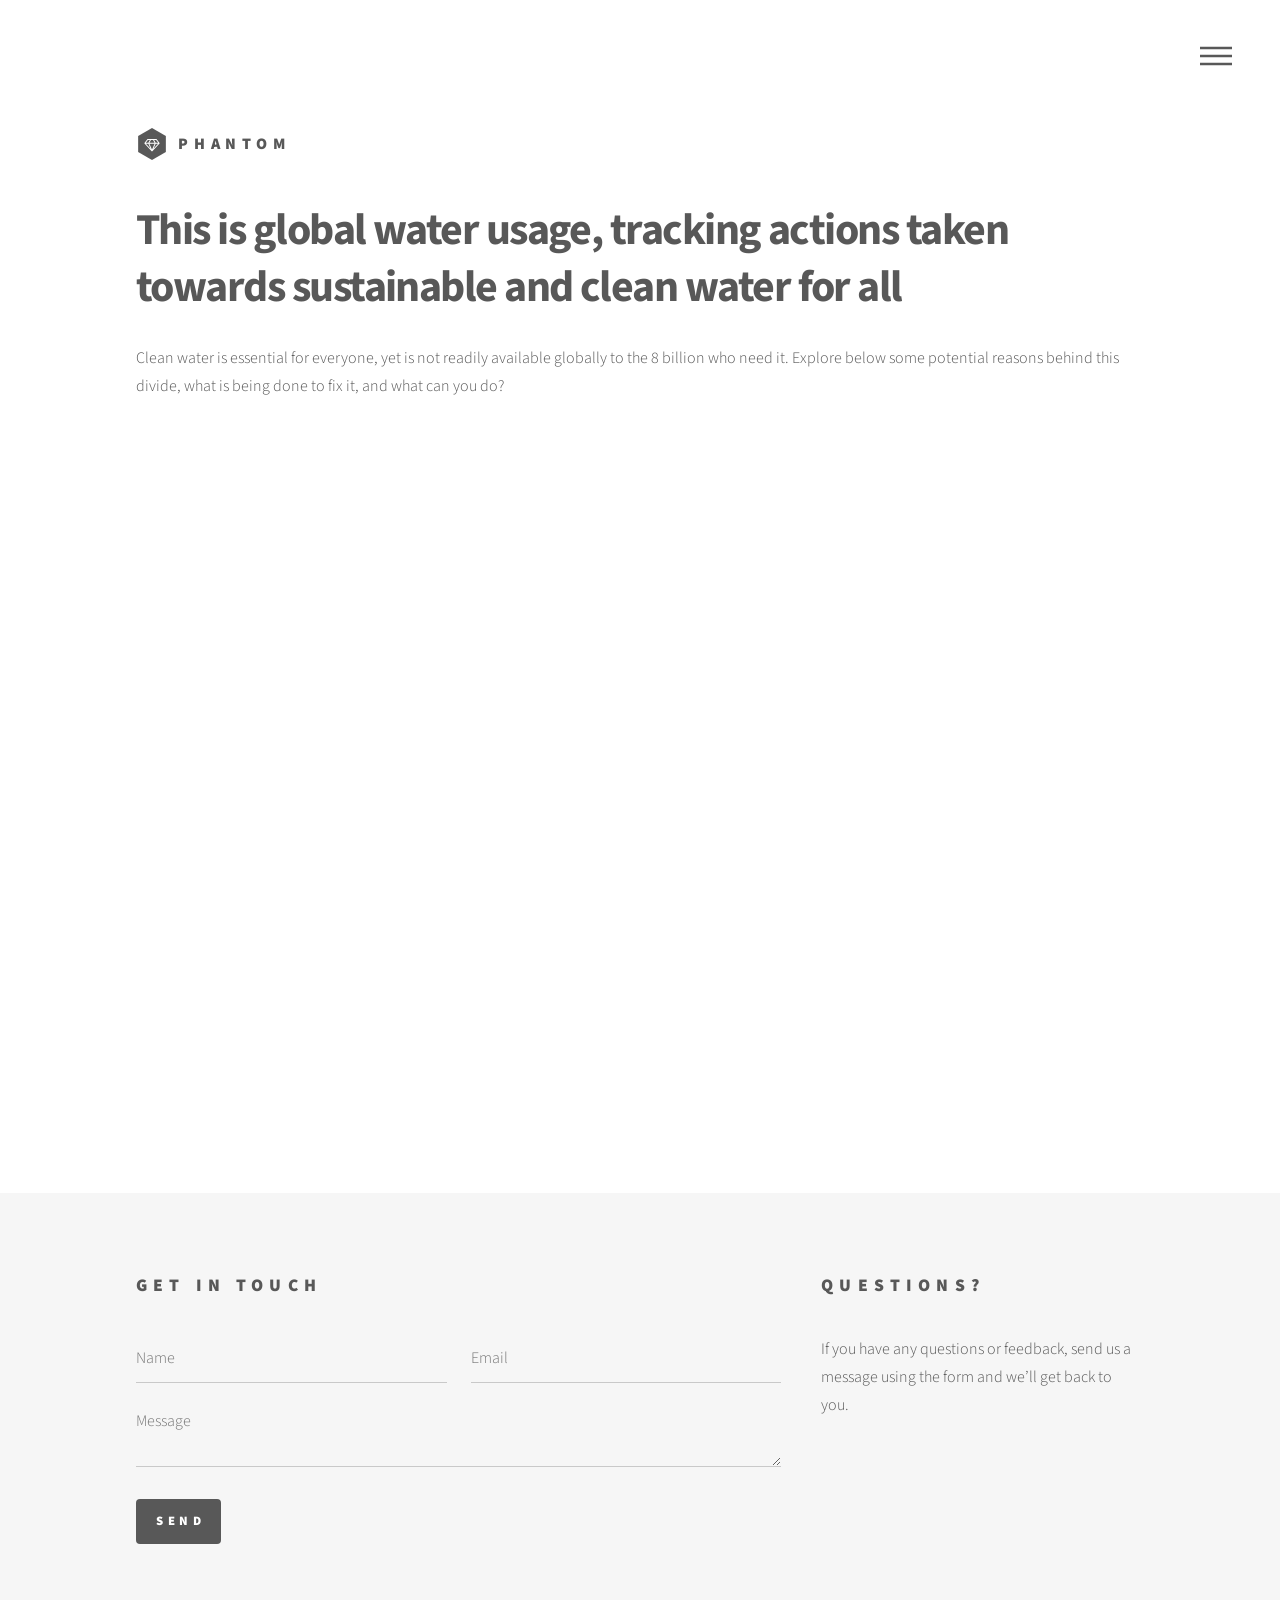
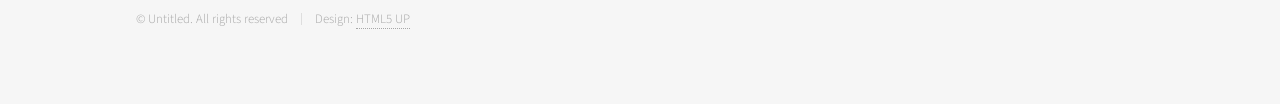
==== commit ede2b810: "Add files via upload" ====
--- a/index.html
+++ b/index.html
@@ -43,7 +43,8 @@
 							<li><a href="Corporations.html">Corporate actions</a></li>
 							<li><a href="Governments.html">Governmental actions</a></li>
 							<li><a href="Individuals.html">What can you do?</a></li>
-							<li><a href="Sources.html">hakuna matata</a></li>
+							<li><a href="Ngos.html">NGOs</a></li>
+							<li><a href="Sources.html">Sources</a></li>
 						</ul>
 					</nav>
 
@@ -140,17 +141,8 @@
 								</form>
 							</section>
 							<section>
-								<h2>Follow</h2>
-								<ul class="icons">
-									<li><a href="#" class="icon brands style2 fa-twitter"><span class="label">Twitter</span></a></li>
-									<li><a href="#" class="icon brands style2 fa-facebook-f"><span class="label">Facebook</span></a></li>
-									<li><a href="#" class="icon brands style2 fa-instagram"><span class="label">Instagram</span></a></li>
-									<li><a href="#" class="icon brands style2 fa-dribbble"><span class="label">Dribbble</span></a></li>
-									<li><a href="#" class="icon brands style2 fa-github"><span class="label">GitHub</span></a></li>
-									<li><a href="#" class="icon brands style2 fa-500px"><span class="label">500px</span></a></li>
-									<li><a href="#" class="icon solid style2 fa-phone"><span class="label">Phone</span></a></li>
-									<li><a href="#" class="icon solid style2 fa-envelope"><span class="label">Email</span></a></li>
-								</ul>
+								<h2>Questions?</h2>
+								<p>If you have any questions or feedback, send us a message using the form and we’ll get back to you.</p>
 							</section>
 							<ul class="copyright">
 								<li>&copy; Untitled. All rights reserved</li><li>Design: <a href="http://html5up.net">HTML5 UP</a></li>
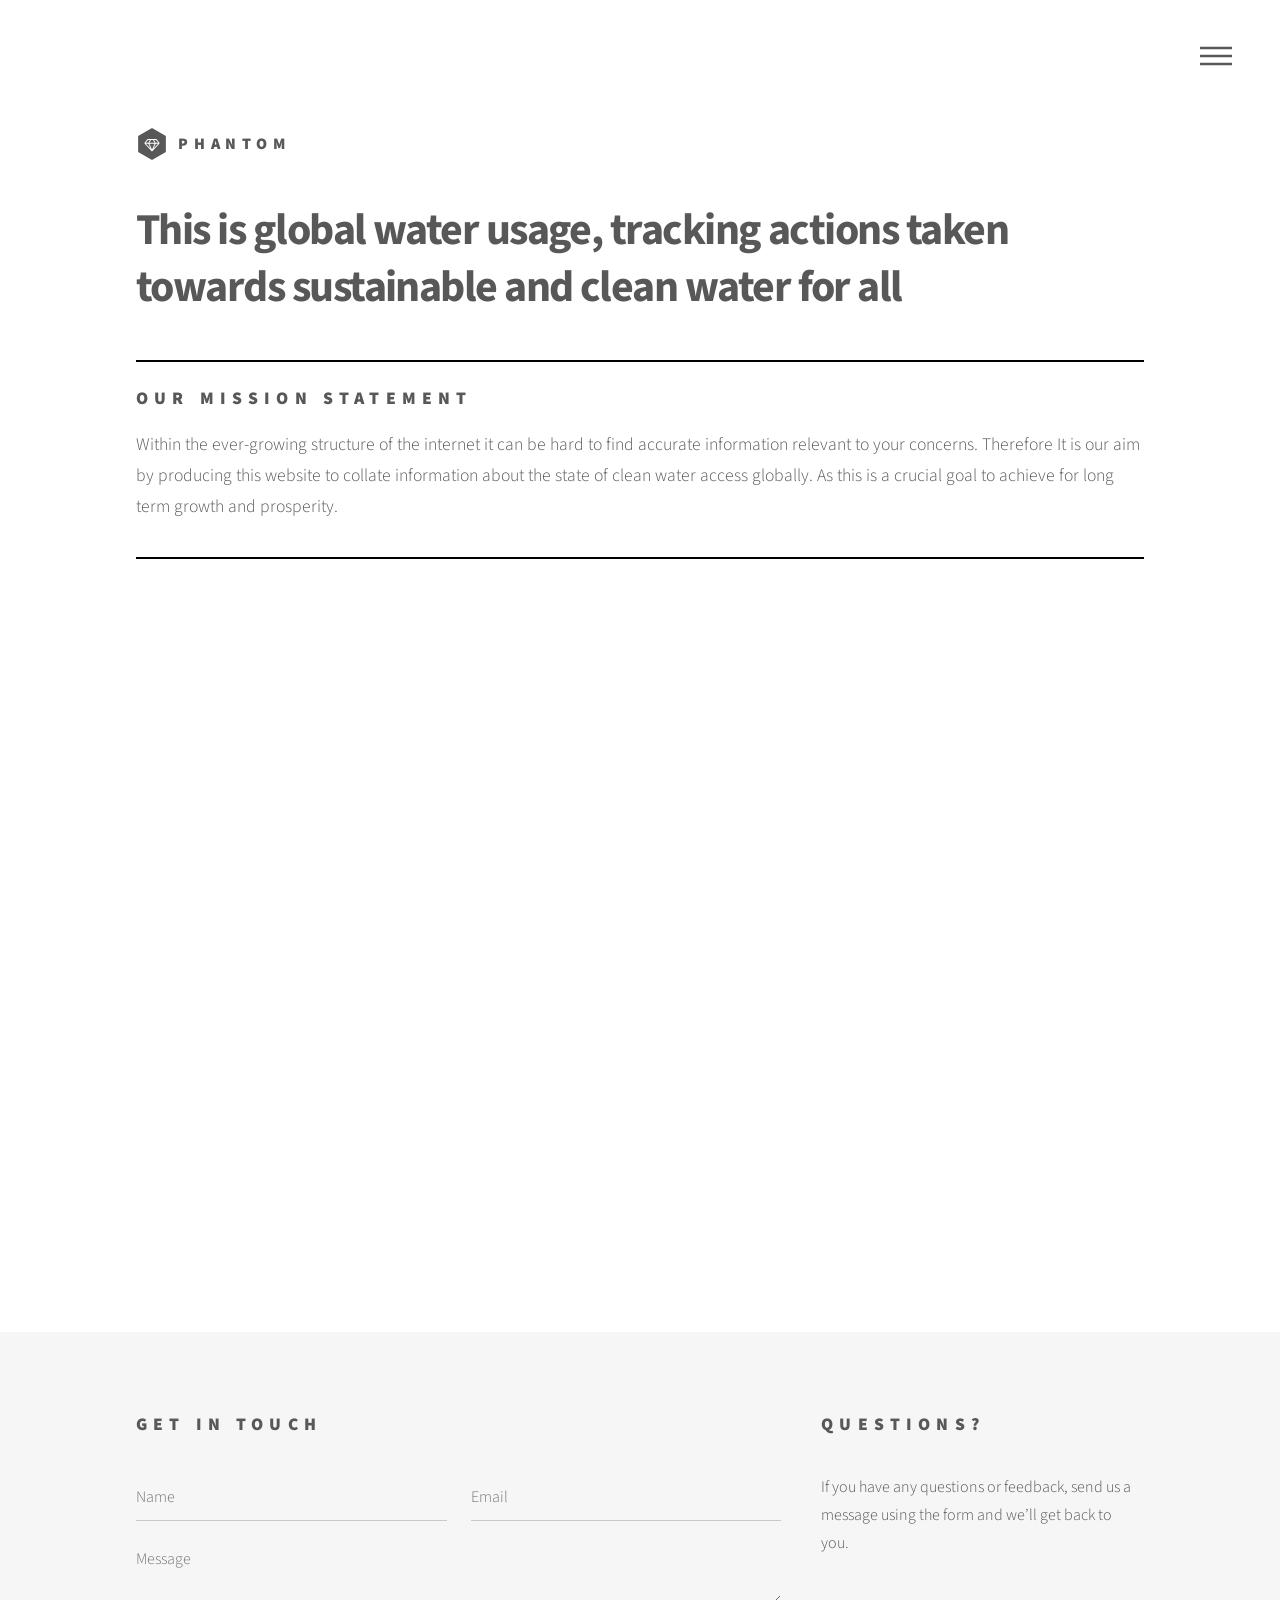
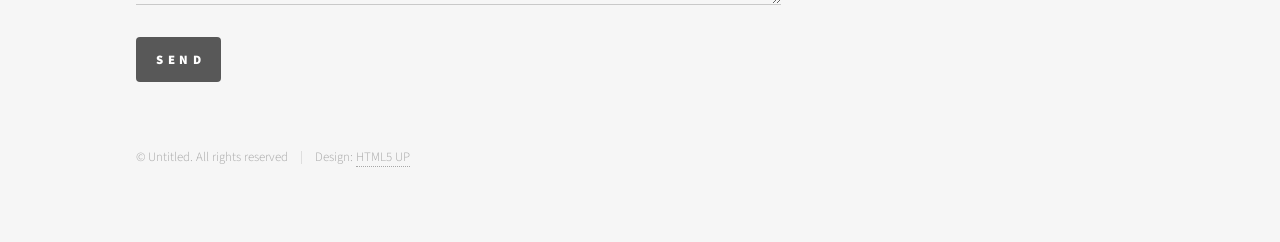
==== commit 65f94265: "Add files via upload" ====
--- a/index.html
+++ b/index.html
@@ -54,7 +54,10 @@
 							<header>
 								<h1>This is global water usage, tracking actions taken towards sustainable and clean water for all<br /> </h1>
 								
-								<p>Clean water is essential for everyone, yet is not readily available globally to the 8 billion who need it. Explore below some potential reasons behind this divide, what is being done to fix it, and what can you do?</p>
+								<hr style="border: 1px solid #000; margin: 1.5em 0;" />
+								<h2>Our Mission Statement</h2>
+								<p style="font-size: 1.1em;">Within the ever-growing structure of the internet it can be hard to find accurate information relevant to your concerns. Therefore It is our aim by producing this website to collate information about the state of clean water access globally. As this is a crucial goal to achieve for long term growth and prosperity.</p>
+								<hr style="border: 1px solid #000; margin: 1.5em 0;" />
 							</header>
 							<section class="tiles">
 								<article class="style1">
--- a/assets/css/main.css
+++ b/assets/css/main.css
@@ -2360,6 +2360,18 @@
 
 			.image.main img {
 				width: 100%;
+			}
+
+		.image.main.cropped-blur {
+			overflow: hidden;
+			height: 22rem;
+		}
+
+			.image.main.cropped-blur img {
+				width: 100%;
+				height: 100%;
+				object-fit: cover;
+				filter: none;
 			}
 
 			@media screen and (max-width: 736px) {
@@ -2572,6 +2584,7 @@
 		-webkit-flex-wrap: wrap;
 		-ms-flex-wrap: wrap;
 		flex-wrap: wrap;
+		justify-content: center;
 		postiion: relative;
 		margin: -2.5em 0 0 -2.5em;
 	}
@@ -2585,6 +2598,17 @@
 			width: calc(33.33333% - 2.5em);
 			margin: 2.5em 0 0 2.5em;
 		}
+
+			.tiles article:nth-child(4),
+			.tiles article:nth-child(5) {
+				/* Match width of the top tiles */
+				width: calc(33.33333% - 2.5em);
+			}
+
+			/* Shift Sources tile (5th) down slightly */
+			.tiles article:nth-child(5) {
+				margin-top: calc(2.5em + 10px);
+			}
 
 			.tiles article > .image {
 				-moz-transition: -moz-transform 0.5s ease;
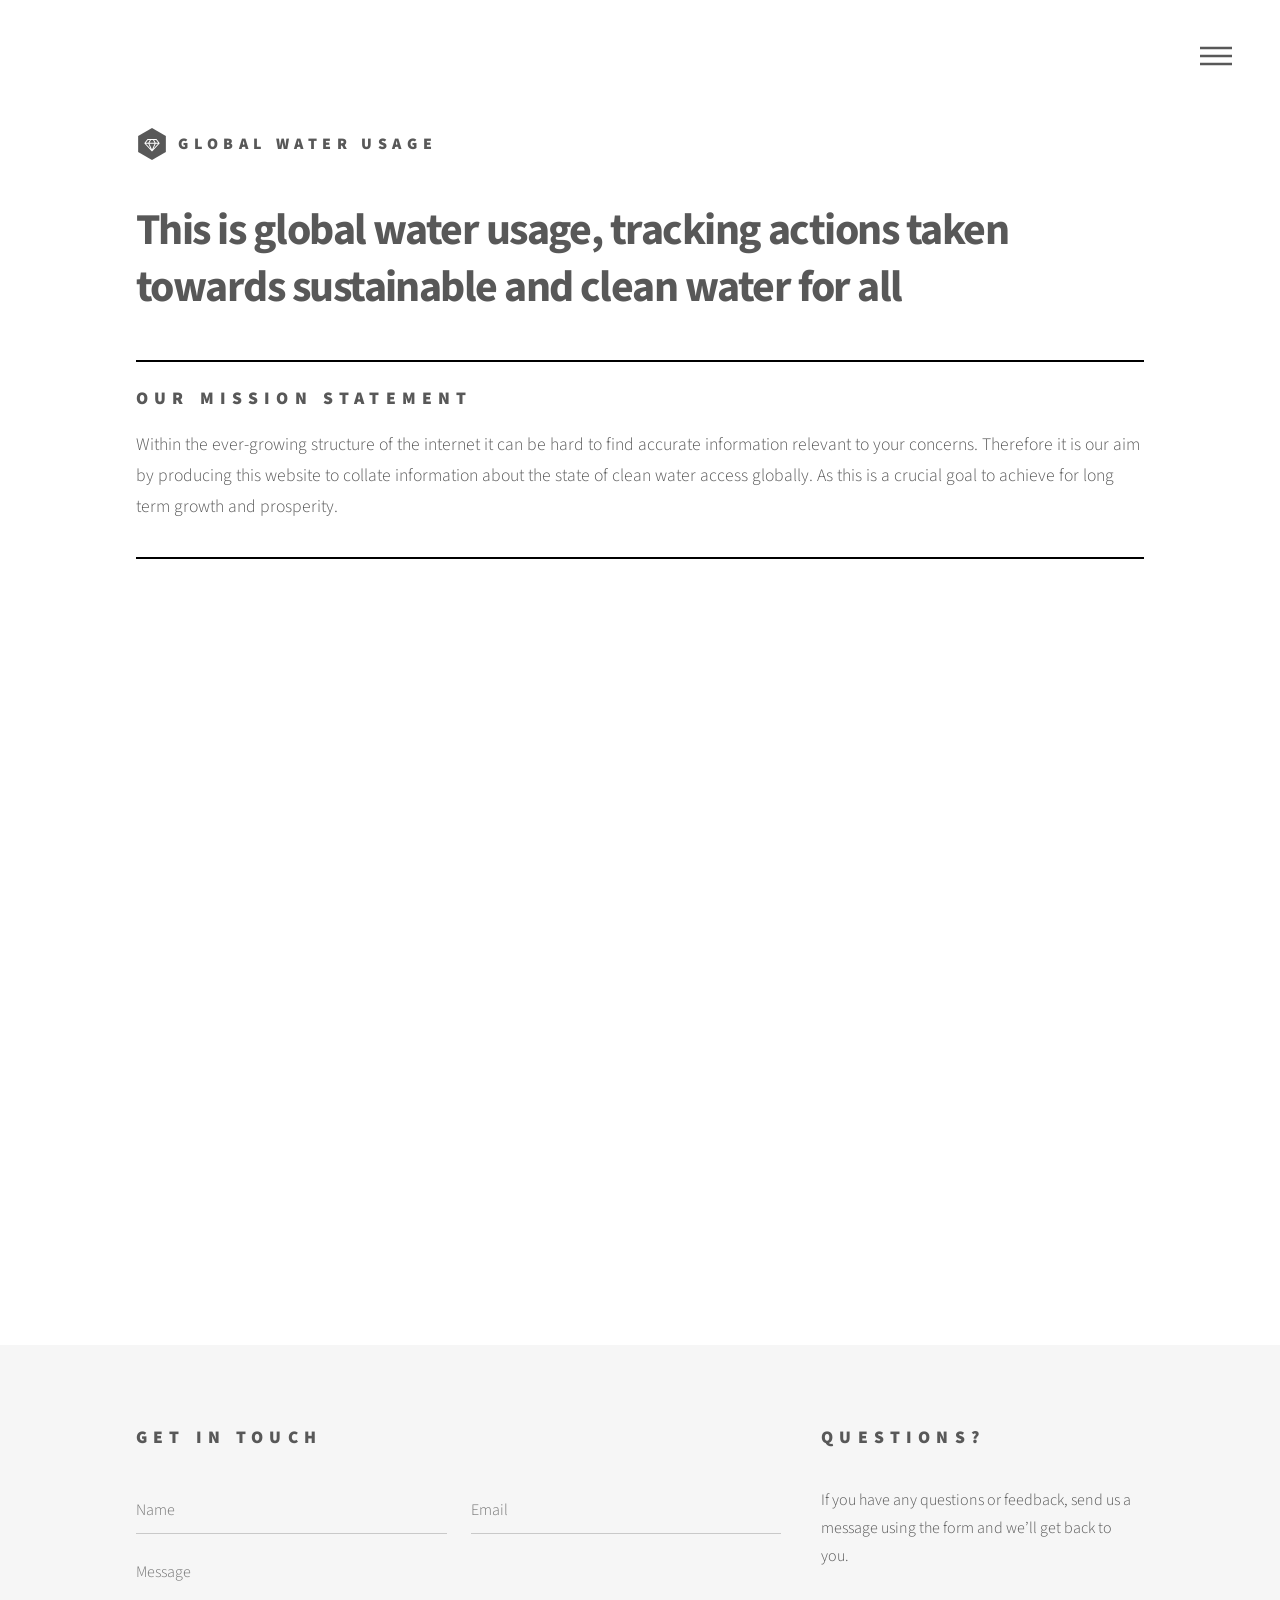
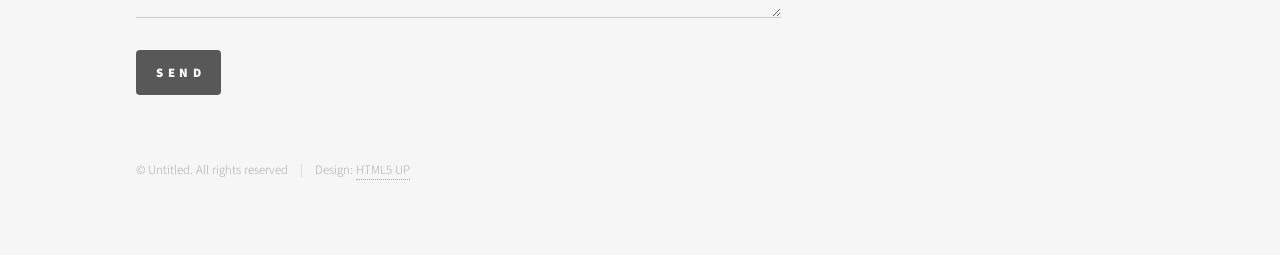
==== commit 391175a2: "Add files via upload" ====
--- a/index.html
+++ b/index.html
@@ -22,7 +22,7 @@
 
 							<!-- Logo -->
 								<a href="index.html" class="logo">
-									<span class="symbol"><img src="images/logo.svg" alt="" /></span><span class="title">Phantom</span>
+									<span class="symbol"><img src="images/logo.svg" alt="" /></span><span class="title">Global water usage</span>
 								</a>
 
 							<!-- Nav -->
@@ -56,7 +56,7 @@
 								
 								<hr style="border: 1px solid #000; margin: 1.5em 0;" />
 								<h2>Our Mission Statement</h2>
-								<p style="font-size: 1.1em;">Within the ever-growing structure of the internet it can be hard to find accurate information relevant to your concerns. Therefore It is our aim by producing this website to collate information about the state of clean water access globally. As this is a crucial goal to achieve for long term growth and prosperity.</p>
+								<p style="font-size: 1.1em;">Within the ever-growing structure of the internet it can be hard to find accurate information relevant to your concerns. Therefore it is our aim by producing this website to collate information about the state of clean water access globally. As this is a crucial goal to achieve for long term growth and prosperity.</p>
 								<hr style="border: 1px solid #000; margin: 1.5em 0;" />
 							</header>
 							<section class="tiles">
@@ -84,6 +84,17 @@
 								</article>
 								<article class="style3">
 									<span class="image">
+										<img src="images/pexels-rdne-6646967.jpg" alt="" />
+									</span>
+									<a href="Ngos.html">
+										<h2>NGOs</h2>
+										<div class="content">
+											<p>What are NGOs such as charities and non-profits doing to help?</p>
+										</div>
+									</a>
+								</article>
+								<article class="style4">
+									<span class="image">
 										<img src="images/pexels-pixabay-461049.jpg" alt="" />
 									</span>
 									<a href="Individuals.html">
@@ -93,20 +104,9 @@
 										</div>
 									</a>
 								</article>
-								<article class="style4">
-									<span class="image">
-										<img src="images/pexels-rdne-6646967.jpg" alt="" />
-									</span>
-									<a href="Ngos.html">
-										<h2>NGOs</h2>
-										<div class="content">
-											<p>What are NGOs such as charities and non-profits doing to help?</p>
-										</div>
-									</a>
-								</article>
 								<article class="style5">
 									<span class="image">
-										<img src="images/pic05.jpg" alt="" />
+										<img src="images/pexels-pixabay-272980.jpg" alt="" />
 									</span>
 									<a href="Sources.html">
 										<h2>Sources</h2>
--- a/assets/css/main.css
+++ b/assets/css/main.css
@@ -1863,6 +1863,16 @@
 			.icon.style2:active {
 				background-color: rgba(242, 132, 158, 0.1);
 			}
+
+	.info-icon {
+		margin-left: 0.5em;
+		font-size: 0.9em;
+		cursor: help;
+	}
+
+.water-usage-section {
+	margin-bottom: 3em;
+}
 
 /* List */
 
@@ -2599,16 +2609,6 @@
 			margin: 2.5em 0 0 2.5em;
 		}
 
-			.tiles article:nth-child(4),
-			.tiles article:nth-child(5) {
-				/* Match width of the top tiles */
-				width: calc(33.33333% - 2.5em);
-			}
-
-			/* Shift Sources tile (5th) down slightly */
-			.tiles article:nth-child(5) {
-				margin-top: calc(2.5em + 10px);
-			}
 
 			.tiles article > .image {
 				-moz-transition: -moz-transform 0.5s ease;
@@ -2785,8 +2785,18 @@
 				opacity: 1;
 			}
 
+			.tiles article.style5 > .image {
+				aspect-ratio: 1 / 1;
+			}
+
+			.tiles article.style5 > .image img {
+				height: 100%;
+				object-fit: cover;
+			}
+
 			.tiles article.style5 > .image:before {
-				background-color: #ae85ca;
+				background-color: rgba(0, 0, 0, 0.25);
+				opacity: 1;
 			}
 
 			.tiles article.style6 > .image:before {
@@ -2859,20 +2869,25 @@
 
 		@media screen and (max-width: 736px) {
 
+			/* On small screens, stack all tiles in a single column
+			   so each tab (including NGOs and Sources) sits directly
+			   below the previous one and uses full width. */
 			.tiles {
-				margin: -1.25em 0 0 -1.25em;
+				margin: 0;
+				flex-direction: column;
+				align-items: stretch;
 			}
 
 				.tiles article {
-					width: calc(50% - 1.25em);
-					margin: 1.25em 0 0 1.25em;
+					width: 100%;
+					margin: 1.25em 0 0 0;
 				}
 
 					.tiles article:hover > .image {
 						-moz-transform: scale(1.0);
 						-webkit-transform: scale(1.0);
 						-ms-transform: scale(1.0);
-						transform: scale(1.0);
+						transform: 1.0;
 					}
 
 		}
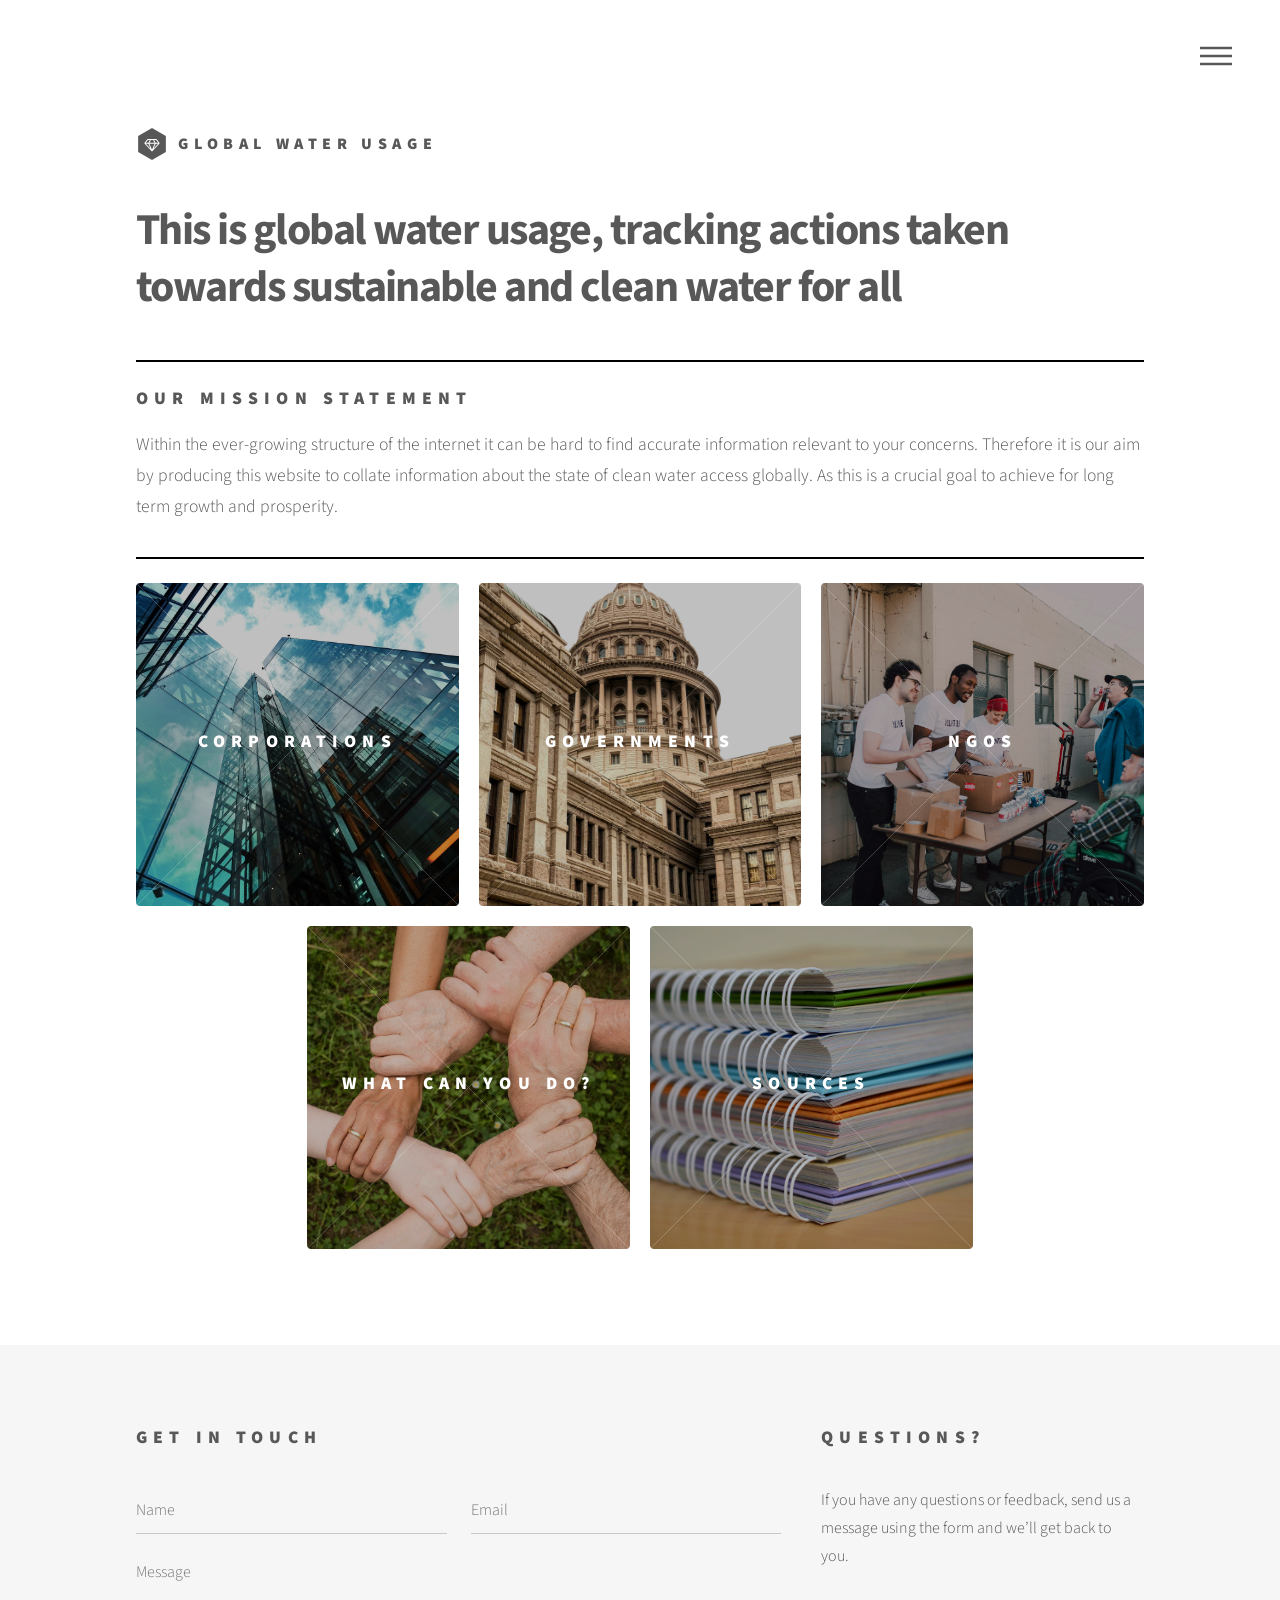
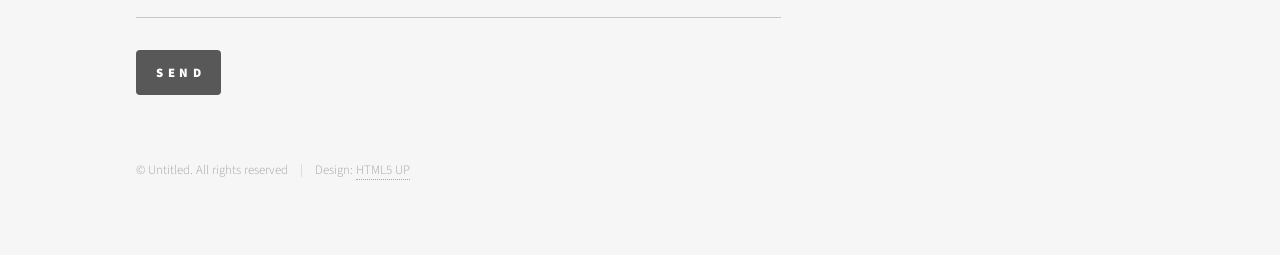
==== commit c140556c: "Add files via upload" ====
--- a/index.html
+++ b/index.html
@@ -139,7 +139,7 @@
 										</div>
 									</div>
 									<ul class="actions">
-										<li><input type="submit" value="Send" class="primary" /></li>
+										<li><input type="button" value="Send" class="primary" onclick="showContactMockMessage()" /></li>
 									</ul>
 								</form>
 							</section>
